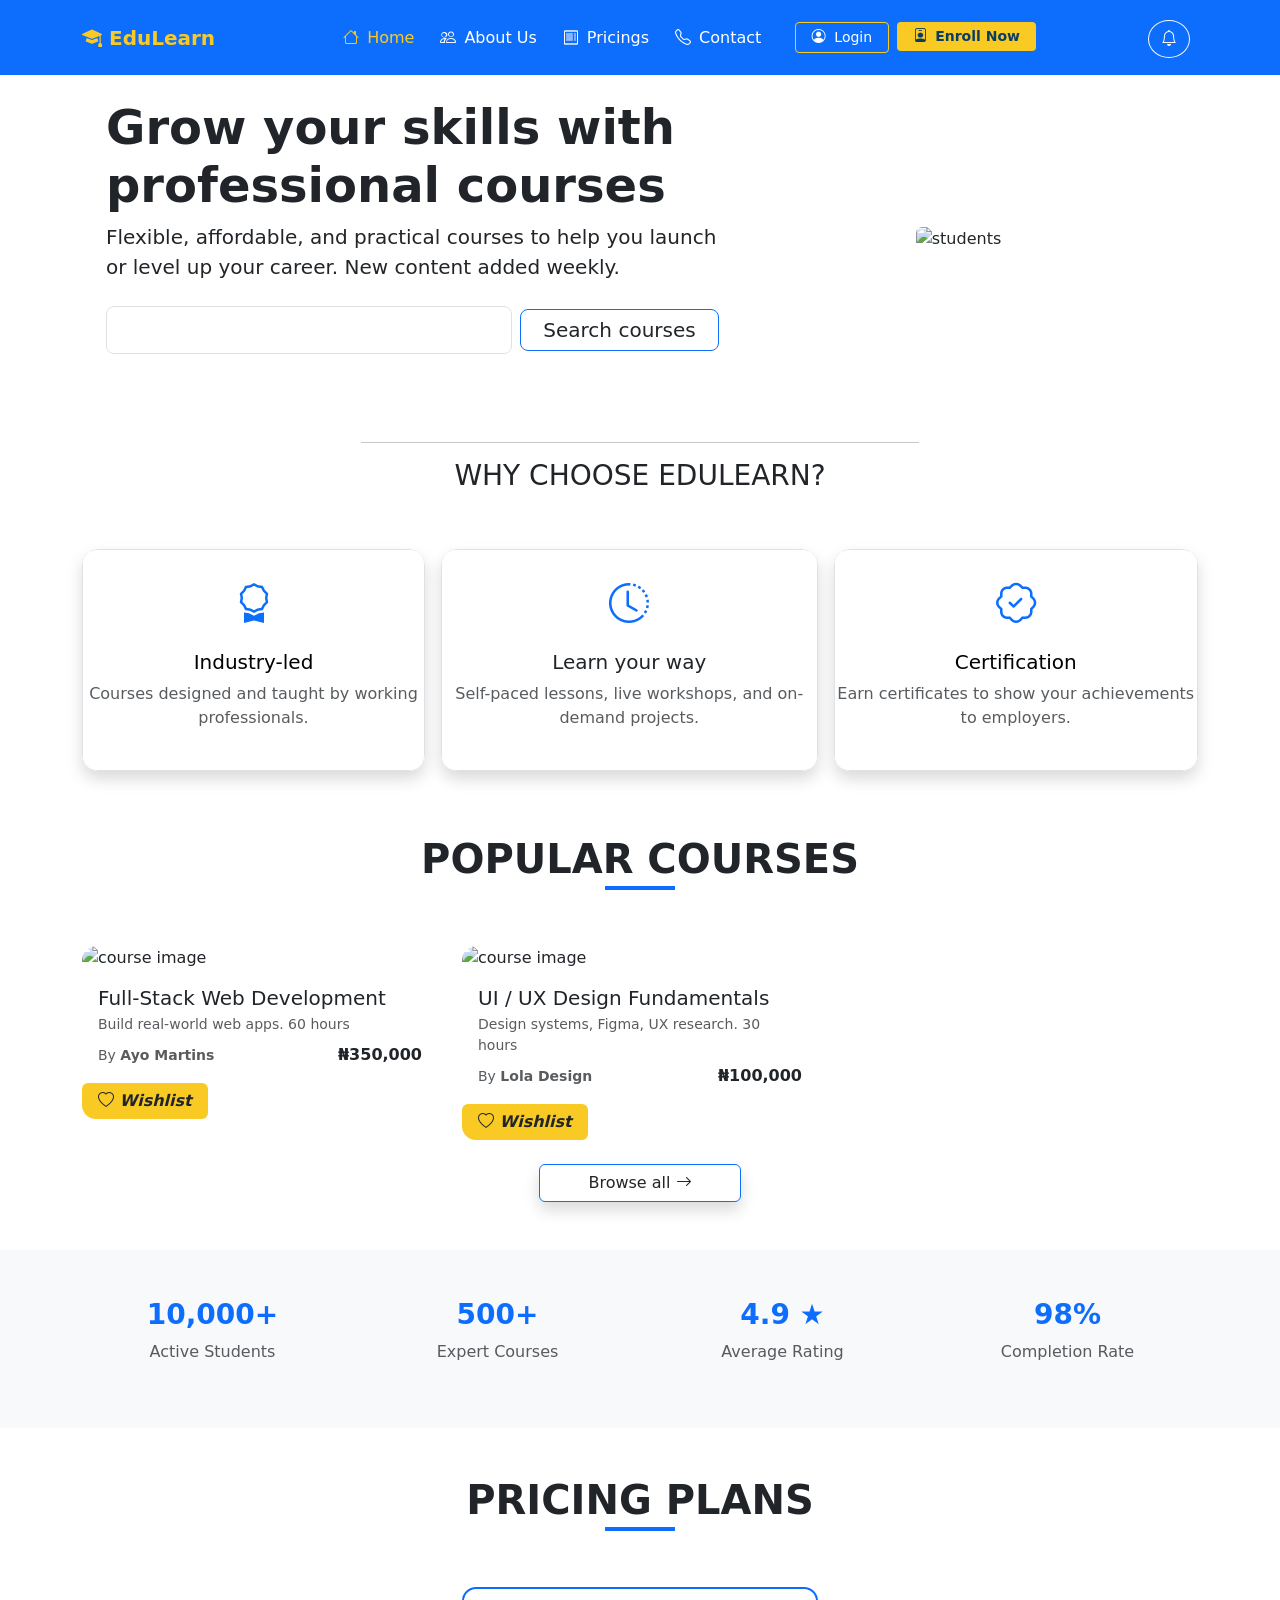
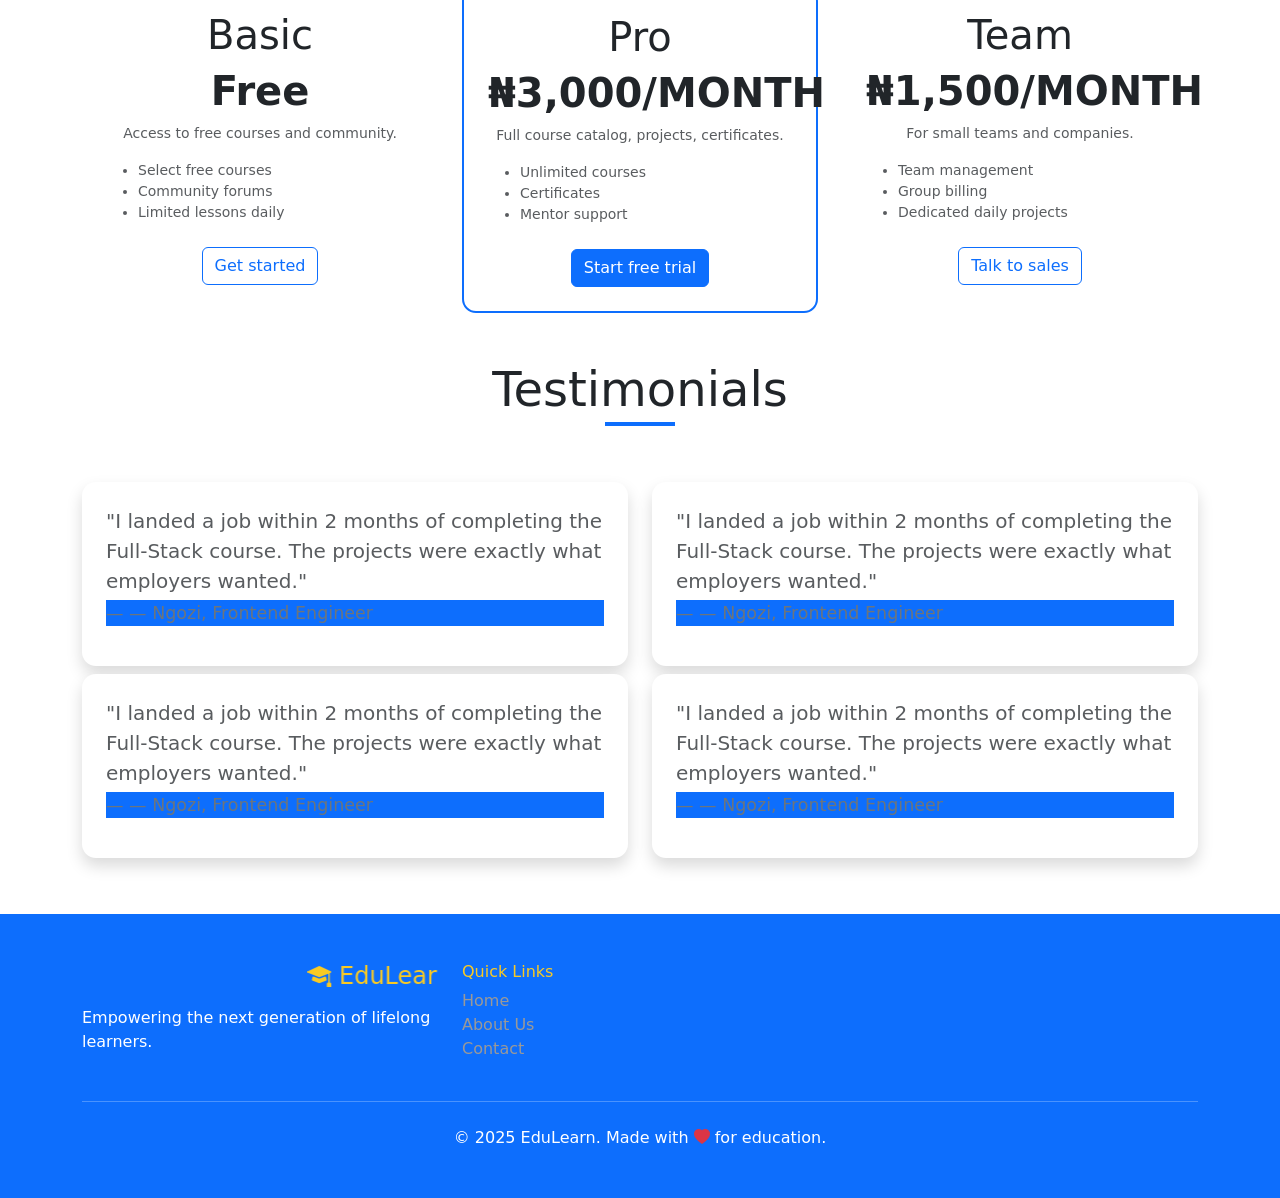
==== index.htm @ 247d73dd "darkmode removed" ====
<!DOCTYPE html>
<html lang="en">
<head>
    <meta charset="UTF-8">
    <meta name="viewport" content="width=device-width, initial-scale=1.0">
    <title>EduLearn</title>
    <!-- stylesheet css -->
    <link rel="stylesheet" href="css/style.css">
   <!-- Bootstrap css -->
    <link href="https://cdn.jsdelivr.net/npm/bootstrap@5.3.3/dist/css/bootstrap.min.css" rel="stylesheet">
    <!-- Bootstrap Icons -->
      <link rel="stylesheet" href="https://cdn.jsdelivr.net/npm/bootstrap-icons/font/bootstrap-icons.css">
      <!-- Animations Data -->
      <link rel="stylesheet" href="https://unpkg.com/aos@next/dist/aos.css" />
</head>
<body id="general">
  <!-- Navbar -->
  <nav class="navbar navbar-expand-lg navbar-dark sticky-top" id="nav">

    <div class="container">

        <!-- Toggle -->
        <button class="navbar-toggler"
                type="button"
                data-bs-toggle="collapse"
                data-bs-target="#eduNavbar">

            <span class="navbar-toggler-icon"></span>

        </button>

        <!-- Logo -->
        <a class="navbar-brand" href="index.htm">
        <span class="logo-icon"><i class="bi bi-mortarboard-fill"></i></span> 
        <span class="logo-text"> EduLearn</span>
      </a>

        <!-- Right Icons -->
        <div class="d-flex align-items-center gap-5 order-lg-3">

      <!-- Darkmode Button -->
       <!-- <div id="darkModeToggle" class="mx-lg-auto">
        <span class="ball"><i class="bi bi-stop-fill text-light ms-1" id="ball"></i></span>
        <span id="on" class="text-light on">on</span>
        <span id="off" class="text-light off">off</span>
      </div> -->

       <!-- Notification -->
            <div class="dropdown text-white" id="btn-bell">

                <button
                    item class="btn btn-outline-light position-relative rounded-circle"
                    type="button"
                    data-bs-toggle="dropdown" id="notifications">

                    <i class="bi bi-bell"></i><span id="notification-badge" class="badge bg-danger rounder-pill "></span>

                </button>

                <!-- Dropdown -->
                <div class="dropdown-menu dropdown-menu-end notification-menu">
                    ...
                </div>

            </div>

        </div>

        <!-- Menu -->
        <div class="collapse navbar-collapse mt-3 mt-lg-0" id="eduNavbar">

            <ul class="navbar-nav mx-auto">

              <li class="nav-item">
          <a class="nav-link" id="active" href="index.htm"><i class="bi bi-house me-2"></i>Home</a>
        </li>

        <!-- COURSES DROPDOWN -->
        <!-- <li class="nav-item dropdown">
          <a class="nav-link dropdown-toggle" href="#" role="button" data-bs-toggle="dropdown">
            Courses
          </a>
          <ul class="dropdown-menu">
            <li><a class="dropdown-item" href="#">Web Development</a></li>
            <li><a class="dropdown-item" href="#">Data Science</a></li>
            <li><a class="dropdown-item" href="#">Graphic Design</a></li>
            <li><a class="dropdown-item" href="#">Business & Management</a></li>
          </ul>
        </li>
      -->
      <li class="nav-item">
        <a class="nav-link" href="about us.htm"><i class="bi bi-people me-2"></i>About Us</a>
      </li>
      
      <li class="nav-item">
        <a class="nav-link" href="pricings.htm"><i class="bi bi-receipt me-2"></i>Pricings</a>
      </li>
      
      <li class="nav-item">
        <a class="nav-link" href="contact.htm"><i class="bi bi-telephone me-2"></i>Contact</a>
      </li>
      
      <!-- SEARCH -->
      <!-- <li class="nav-item ms-lg-3">
        <form class="d-flex search-box">
          <input class="form-control form-control-sm" type="search" placeholder="Search courses">
        </form>
      </li> -->
      
      <!-- BUTTONS -->
      <li class="nav-item ms-lg-3 mt-2 mt-lg-1">
        <a href="login.htm" id="btn-login" class="btn btn-login btn-sm px-3" href="login.htm"><i class="bi bi-person-circle me-2"></i>Login</a>
      </li>
      
      <li class="nav-item ms-lg-2 mt-2 mt-lg-1">
        <a id="btn-enroll" class="btn btn-enroll btn-sm px-3" href="signup.htm"><i class="bi bi-person-badge me-2"></i>Enroll Now</a>
      </li>

            </ul>

        </div>

    </div>

</nav>
  <!-- Navbar ends here -->

  <!-- ScrollTo Button -->
   <span>
     <i class="bi bi-arrow-up-circle-fill fs-4 totop" id="totop"></i>
   </span>
  <!-- ScrollTo button ends here -->

   <!-- Hero section -->
  <header class="container" data-aos="fade-down" data-aos-delay="500">
      <div class="hero card-blob p-4">
        <div class="row align-items-center pb-5"> 
          <div class="col-md-7" data-aos="fade-right" data-aos-delay="500">
            <h1 class="display-5 fw-bold">Grow your skills with professional courses</h1>
            <p class="lead">Flexible, affordable, and practical courses to help you launch or level up your career. New content added weekly.</p>

            <form class="row g-2 align-items-center mt-2">
              <div class="col-sm-8">
                <input class="form-control form-control-lg" role="search">
              </div>
              <div class="col-sm-4 d-grid">
                <button class="btn btn-lg" role="search" id="search">Search courses</button>
              </div>
            </form>
          </div>

          <div class="col-md-5 text-center" data-aos="fade-left" data-aos-delay="500">
            <img src="https://images.unsplash.com/photo-1522202176988-66273c2fd55f?q=80&w=800&auto=format&fit=crop&ixlib=rb-4.0.3&s=placeholder" alt="students" class="img-fluid rounded mt-4">
          </div>
        </div>
      </div>
      <hr class="w-50 mx-auto">
    </header>
<!-- Hero section ends here -->

 <!-- FEATURES -->
      <section class="text-center mb-5" data-aos="fade-up" data-aos-delay="500">
        <div data-aos="fade-up" data-aos-delay="500"><h3 class="pb-5 text-uppercase" data-aos="fade-up" data-aos-delay="500">Why Choose EduLearn?</h3></div>
        <div class="d-md-flex gap-3 container">
        <div class="border shadow rounded-4 mb-3" data-aos="fade-down" data-aos-delay="500">
          <div class="py-4 bg-white card-blob h-100 ">
            <i class="bi bi-award fs-1 text-primary"></i>
            <h5 class="mt-3 text-black">Industry-led</h5>
            <p class="text-muted">Courses designed and taught by working professionals.</p>
          </div>
        </div>
        <div class="border shadow rounded-4 mb-3" data-aos="fade-up" data-aos-delay="500">
          <div class="py-4 bg-white card-blob h-100">
            <i class="bi bi-clock-history fs-1 text-primary"></i>
            <h5 class="mt-3 text-dark">Learn your way</h5>
            <p class="text-muted">Self-paced lessons, live workshops, and on-demand projects.</p>
          </div>
        </div>
        <div class="border shadow rounded-4 mb-3" data-aos="fade-down" data-aos-delay="500">
          <div class="py-4 bg-white card-blob h-100">
            <i class="bi bi-patch-check fs-1 text-primary"></i>
            <h5 class="mt-3 text-black">Certification</h5>
            <p class="text-muted">Earn certificates to show your achievements to employers.</p>
          </div>
        </div>
        </div>
      </section>
  <!-- Features ends here -->

  <!-- COURSES GRID -->
  <section id="courses" class="mb-5 container" data-aos="fade-up" data-aos-delay="500">
        <h4 class="pb-5 text-center text-uppercase fw-semibold display-6" data-aos="fade-up" data-aos-delay="500">Popular courses</h4>
        <div class="row g-4">
          <!-- course card 1 -->
          <div class="col-sm-6 col-lg-4" id="boxy" data-aos="zoom-in" data-aos-delay="500">
            <div class="bg-white card-blob overflow-hidden course-card">
              <img src="https://images.unsplash.com/photo-1522071820081-009f0129c71c?q=80&w=1200&auto=format&fit=crop&ixlib=rb-4.0.3&s=placeholder" alt="course image" class="w-100">
              <div class="p-3">
                <h5 class="mb-1 text-dark">Full-Stack Web Development</h5>
                <p class="small text-muted mb-2">Build real-world web apps. 60 hours</p>
                <div class="d-flex justify-content-between align-items-center">
                  <div>
                    <small class="text-muted">By <span class="fw-semibold">Ayo Martins</span></small>
                  </div>
                  <div class="fw-bold text-dark">&#8358;350,000</div>
                </div>
              </div>
              <a href="signup.htm" id="btn-courses" class="btn px-3" ><i class="bi bi-heart"> Wishlist</i></a>
            </div>
          </div>

          <!-- course card 2
          <div class="col-sm-6 col-lg-4" id="boxy" data-aos="zoom-in" data-aos-delay="500">
            <div class="bg-white card-blob overflow-hidden course-card">
              <img src="https://images.unsplash.com/photo-1555066931-4365d14bab8c?q=80&w=1200&auto=format&fit=crop&ixlib=rb-4.0.3&s=placeholder" alt="course image" class="w-100">
              <div class="p-3">
                <h5 class="mb-1 text-dark">Data Science & Machine Learning</h5>
                <p class="small text-muted mb-2">Python, Pandas, sklearn. 48 hours</p>
                <div class="d-flex justify-content-between align-items-center">
                  <div>
                    <small class="text-muted">By <span class="fw-semibold">Dr. Funmi Ade</span></small>
                  </div>
                  <div class="fw-bold text-dark">&#8358;200,000</div>
                </div>
              </div>
              <a href="signup.htm" id="btn-courses" class="btn px-3"><i class="bi bi-heart"> Wishlist</i></a>
            </div>
          </div> -->

          <!-- course card 2 -->
          <div class="col-sm-6 col-lg-4" id="boxy" data-aos="zoom-in" data-aos-delay="500">
            <div class="bg-white card-blob overflow-hidden course-card">
              <img src="https://images.unsplash.com/photo-1498050108023-c5249f4df085?q=80&w=1200&auto=format&fit=crop&ixlib=rb-4.0.3&s=placeholder" alt="course image" id="img" class="w-100">
              <div class="p-3">
                <h5 class="mb-1 text-dark">UI / UX Design Fundamentals</h5>
                <p class="small text-muted mb-2">Design systems, Figma, UX research. 30 hours</p>
                <div class="d-flex justify-content-between align-items-center">
                  <div>
                    <small class="text-muted">By <span class="fw-semibold">Lola Design</span></small>
                  </div>
                  <div class="fw-bold text-dark">&#8358;100,000</div>
                </div>
              </div>
              <a href="signup.htm" id="btn-courses" class="btn px-3" ><i class="bi bi-heart"> Wishlist</i></a>
            </div>
          </div>

        </div>
         <div align="center" id="browse" ><a href="courses.htm" class="text-decoration-none btn mt-4 shadow px-5"  id="more" >Browse all <i class="bi bi-arrow-right"></i></a></div>
      </section>
<!-- courses ends here -->
 
<!-- Stats -->
<section class="py-5 bg-light" data-aos="zoom-in" data-aos-delay="500">
  <div class="container">
    <div class="row text-center">
      <div class="col-md-3">
        <h3 class="fw-bold text-primary">10,000+</h3>
        <p class="text-muted">Active Students</p>
      </div>
      <div class="col-md-3">
        <h3 class="fw-bold text-primary">500+</h3>
        <p class="text-muted">Expert Courses</p>
      </div>
      <div class="col-md-3">
        <h3 class="fw-bold text-primary">4.9 ★</h3>
        <p class="text-muted">Average Rating</p>
      </div>
      <div class="col-md-3">
        <h3 class="fw-bold text-primary">98%</h3>
        <p class="text-muted">Completion Rate</p>
      </div>
    </div>
  </div>
    </section>
<!-- stats ends here -->

<!-- PRICING -->
      <section id="pricing" class="mb-5 container text-center">
        <h4 class="py-5 text-uppercase display-6 fw-semibold">Pricing plans</h4>
        <div class="row g-4 text-dark">
          <div class="col-md-4">
            <div class="p-4 bg-white card-blob text-center">
              <h5 class="display-6">Basic</h5>
              <p class="display-6 fw-bold mb-2">Free</p>
              <p class="small text-muted">Access to free courses and community.</p>
              <ul class=" small text-muted text-start">
                <li>Select free courses</li>
                <li>Community forums</li>
                <li>Limited lessons daily</li>
              </ul>
              <a class="btn btn-outline-primary mt-2" href="signup.htm">Get started</a>
            </div>
          </div>

          <div class="col-md-4">
            <div class="p-4 bg-white card-blob text-center border border-2 border-primary">
              <h5 class="display-6">Pro</h5>
              <p class="display-6 fw-bold mb-2 text-uppercase">&#8358;3,000/Month</p>
              <p class="small text-muted">Full course catalog, projects, certificates.</p>
              <ul class=" small text-muted text-start">
                <li>Unlimited courses</li>
                <li>Certificates</li>
                <li>Mentor support</li>
              </ul>
              <a class="btn btn-primary mt-2" href="login.htm">Start free trial</a>
            </div>
          </div>

          <div class="col-md-4">
            <div class="p-4 bg-white card-blob text-center">
              <h5 class="display-6">Team</h5>
              <p class="display-6 small fw-bold mb-2 text-uppercase">&#8358;1,500/Month</p>
              <p class="small text-muted">For small teams and companies.</p>
              <ul class=" small text-muted text-start">
                <li>Team management</li>
                <li>Group billing</li>
                <li>Dedicated daily projects</li>
              </ul>
              <a class="btn btn-outline-primary mt-2" href="login.htm">Talk to sales</a>
            </div>
          </div>
        </div>
      </section>

<!-- TESTIMONIALS -->
      <section class="my-5 container" id="testimonials">
        <div class="row">
          <div class="text-center mb-5"><h5 class="display-5">Testimonials</h5></div>
          <div class="col-md-6 mb-2">
            <div class="bg-white p-4 card-blob shadow">
              <blockquote class="blockquote text-muted">"I landed a job within 2 months of completing the Full-Stack course. The projects were exactly what employers wanted." <footer class="blockquote-footer mt-1">— Ngozi, Frontend Engineer</footer></blockquote>
            </div>
          </div>
          <div class="col-md-6 mb-2">
            <div class="bg-white p-4 card-blob shadow">
              <blockquote class="blockquote text-muted">"I landed a job within 2 months of completing the Full-Stack course. The projects were exactly what employers wanted." <footer class="blockquote-footer mt-1">— Ngozi, Frontend Engineer</footer></blockquote>
            </div>
          </div>
          <div class="col-md-6 mb-2">
            <div class="bg-white p-4 card-blob shadow">
              <blockquote class="blockquote text-muted">"I landed a job within 2 months of completing the Full-Stack course. The projects were exactly what employers wanted." <footer class="blockquote-footer mt-1">— Ngozi, Frontend Engineer</footer></blockquote>
            </div>
          </div>
          <div class="col-md-6 mb-2">
            <div class="bg-white p-4 card-blob shadow">
              <blockquote class="blockquote text-muted">"I landed a job within 2 months of completing the Full-Stack course. The projects were exactly what employers wanted." <footer class="blockquote-footer mt-1">— Ngozi, Frontend Engineer</footer></blockquote>
            </div>
          </div>
        </div>
      </section>

    <!-- Footer -->
<footer class="text-white mt-5 py-5" id="footItem">
  <div class="container">
    <div class="row">
      <div class="col-lg-4">
        <marquee behavior="roll" direction="left"><h4><i class="bi bi-mortarboard-fill"></i> EduLearn</h4></marquee>
        <p>Empowering the next generation of lifelong learners.</p>
      </div>
      <div class="col-lg-8">
        <div class="row">
          <div class="col-6 col-md-3">
            <h6>Quick Links</h6>
            <ul class="list-unstyled">
              <li id="links"><a href="#" class="footer-link text-decoration-none">Home</a></li>
              <li id="links"><a href="about us.htm" class="footer-link text-decoration-none">About Us</a></li>
              <li id="links"><a href="contact.htm" class="footer-link text-decoration-none">Contact</a></li>
            </ul>
          </div>
        <!-- More columns... -->
        </div>
      </div>
    </div>
    <hr class="my-4">
    <div class="text-center">
      &copy; 2025 EduLearn. Made with <i class="bi bi-heart-fill text-danger"></i> for education.
    </div>
  </div>
</footer>
<!-- Footer ends here -->

<!-- Bootstrap JS -->
  <script src="https://cdn.jsdelivr.net/npm/bootstrap@5.3.8/dist/js/bootstrap.bundle.min.js"></script>
   <!-- Javascript -->
     <script src="js/main.js"></script>
  <!-- Animations Js -->
  <script src="https://unpkg.com/aos@next/dist/aos.js"></script>
  <script>
    AOS.init();
  </script>

</body>
</html>
---- css/style.css ----
/* Default */
*{ margin: 0; padding: 0; scroll-behavior: smooth;}
/* --- Custom styles --- */
:root{
    --primary: #0d6efd;
    --muted: #6c757d;
    --card-radius: 14px;
    --secondary: #0a3d62;
    --other: #f9ca24;
}

/*Navbar*/

.navbar{
    background-color: var(--primary)
}

#notification-badge{
    position: absolute;
    top: 6px;
    right: 4px;
    font-size: 0.65rem;
    padding: 0.25em 0.45em;
}

#btn-bell{
    font-size: 1.8rem;
    color: white;
    background: transparent;
    position: relative;
    padding: 0.5rem;
}

.navbar-brand {
    font-size: 24px;
    font-weight: bold;
    color: #f9ca24 !important;
}

.board{
    border-bottom: 1px solid white;
}

.foot{
    border-top: 1px solid white;
    background: var(--secondary);
}

.nav-link {
    color: white !important;
    font-weight: 500;
    margin-right: 10px;
}

.nav-link:hover {
    color: #f9ca24 !important;
}

#search{
  border: 1px solid var(--primary); 
}
#search:hover{
  background: var(--primary); color: white !important;
}
.dark{
    background-color: #3b82f6 !important;
    height: 3rem !important;
}
/* .darkened{
    background-color: #3b82f6 !important;
    color: white !important;
} */
.dark:hover{
    background-color: #0a3d62 !important;
    color: white !important;
    border: 1px solid #3b82f6 !important;
}

/* .dropdown-menu {
      border-radius: 0;
      border: 0;
      box-shadow: 0 5px 15px rgba(0,0,0,0.2);
    } */

.search-box {
    max-width: 250px;
}

#btn-enroll{
    background: #f9ca24;
    color: #0a3d62;
    font-weight: bold;
    border: none;
}

#btn-enroll:hover {
    background: white;
    color: #0a3d62;
}

#btn-login {
    border: 1px solid #f9ca24;
    color: white;
}

#btn-login:hover {
    background: #f9ca24;
    color: #0a3d62;
}
#active{ color: #f9ca24 !important;}

/*Navbar ends here*/

/* Courses grid */
.course-card img{ height:160px; object-fit:cover; border-top-left-radius: var(--card-radius); border-top-right-radius: var(--card-radius); }

#browse a{ border: var(--primary) 1px solid;}

#browse a:hover{ background: var(--primary); color: white;}

#courses h4::after{ content: ''; background: var(--primary); display: block; width: 70px; margin: auto; height: 4px; margin-top: 3px;}

#pricing h4::after{ content: ''; background: var(--primary); display: block; width: 70px; margin: auto; height: 4px; margin-top: 3px;}

#testimonials h5::after{ content: ''; background: var(--primary); display: block; width: 70px; margin: auto; height: 4px; margin-top: 3px;}

#btn-courses{
    background: #f9ca24;
    color: dark;
    font-weight: bold;
    border: none;
}

#btn-courses:hover {
    color: #0a3d62 !important;
}
      
/* Testimonials */
.card-blob{ border-radius: var(--card-radius);}

/* Index */
@media (min-width:576px),(max-width:992px){
    #search{ padding: 5px; }
    .hero{ padding: 5rem; }

}

@media (max-width: 768px){
    .navbar{
        justify-content: flex-start;
        gap: 1.5rem;
        padding: 0 1rem;
    }

    .right-area{
        margin-right: auto;
    }
}

/* Scrollto */
.totop{
    position: fixed;
    bottom: 30px;
    right: 30px;
    /* background: #0a3d62; */
    /* border: 1px solid white; */
    color: var(--other);
    cursor: pointer;
    padding: 2px;
    opacity: 0;
    transition: 0.6s;
    z-index: 5;
}
.totop:hover{ transform: scale(1.3)}
.active{
    opacity: 1;
}
.totop.sharp{ color: var(--primary); font-size: large;}

/* Mode */
.change{
    background-color: var(--secondary);
    color: white;
}

/* darkModeToggle */
#darkModeToggle{ background-color: var(--secondary);  height: 25px; width: 50px; border-radius: 100px; position: relative;}

.ball{background: #f9ca24; position:  absolute;  left: 0; top: 0; border-radius: 100px; transform: scale(0.9); transition: 1s ease; height: 25px; width: 25px; cursor: pointer;}
.on{position: absolute; left: 5px; bottom: 4px; font-size: small; opacity: 0; cursor: pointer;}
.off{position: absolute; right: 7px; bottom: 4px; font-size: small; opacity: 1; cursor: pointer;}
.active{
    opacity: 1;
}
.inactive{
    opacity: 0;
}

#darkModeToggle.night .ball{
        left: 26px;
}

#darkModeToggle.night{
        background: var(--primary);
        transition: 1.4s ease;
}

/* Hero Section */
.Hero-section{ color: white; font-size: 30px;}

/* Footer */
footer{ background: var(--primary);}
footer h4:first-child, footer h6{ color: #f9ca24;}
.footer-link{ color: hsl(0, 0%, 60%);}
.footer-link:hover{ color: white;}
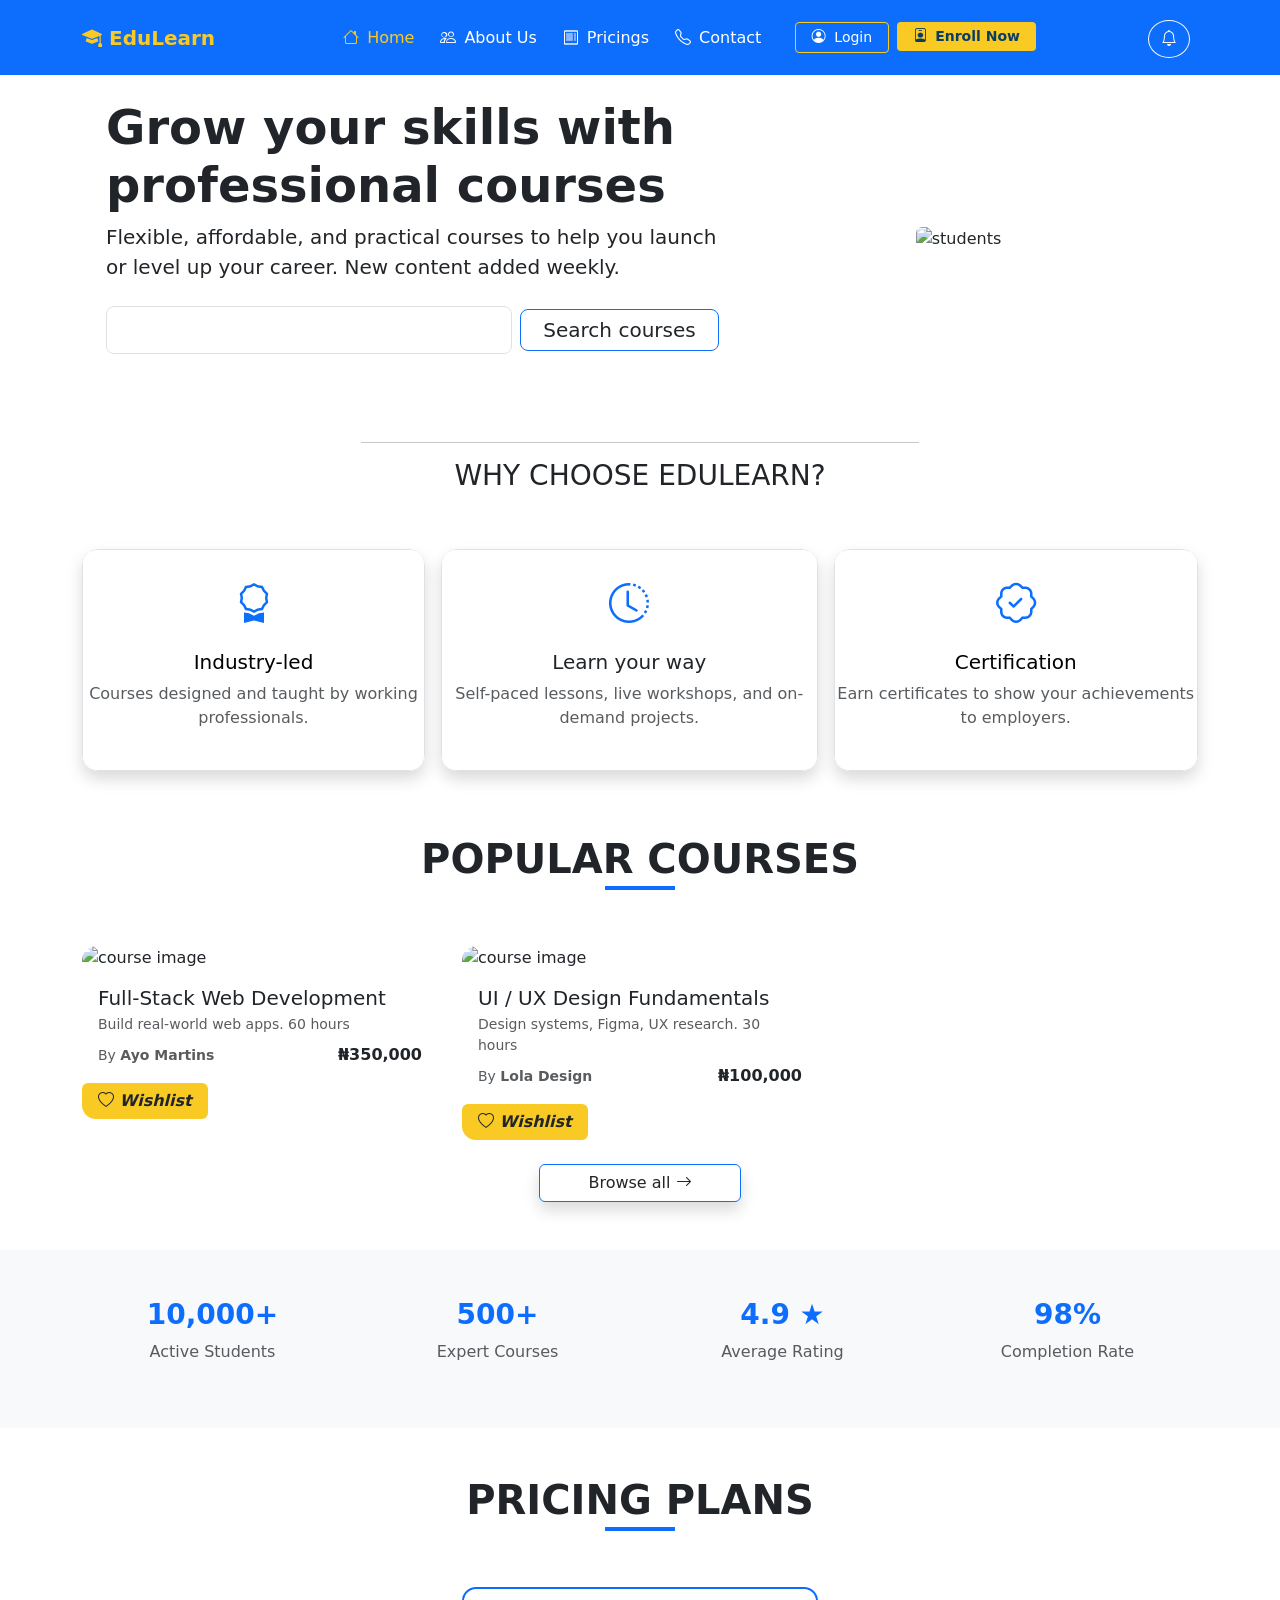
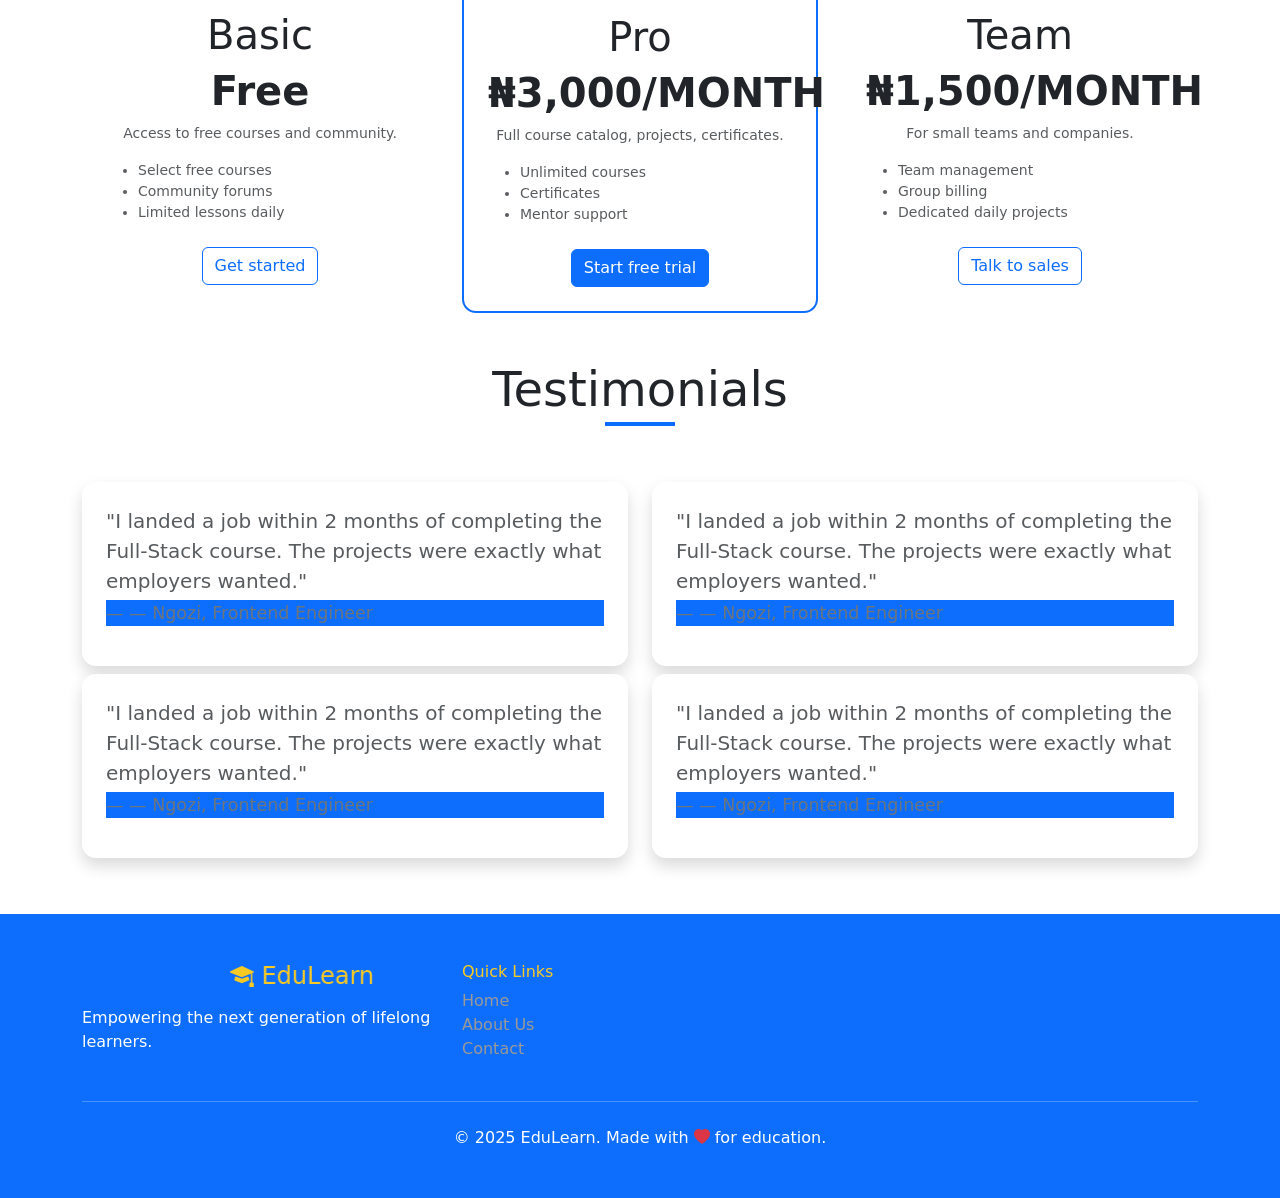
==== commit aebf7d37: "fix" ====
--- a/index.htm
+++ b/index.htm
@@ -383,7 +383,7 @@
 <!-- Bootstrap JS -->
   <script src="https://cdn.jsdelivr.net/npm/bootstrap@5.3.8/dist/js/bootstrap.bundle.min.js"></script>
    <!-- Javascript -->
-     <script src="js/main.js"></script>
+     <script src="js/ui.js"></script>
   <!-- Animations Js -->
   <script src="https://unpkg.com/aos@next/dist/aos.js"></script>
   <script>
--- a/css/style.css
+++ b/css/style.css
@@ -164,7 +164,7 @@
     right: 30px;
     /* background: #0a3d62; */
     /* border: 1px solid white; */
-    color: var(--other);
+    color: var(--secondary);
     cursor: pointer;
     padding: 2px;
     opacity: 0;
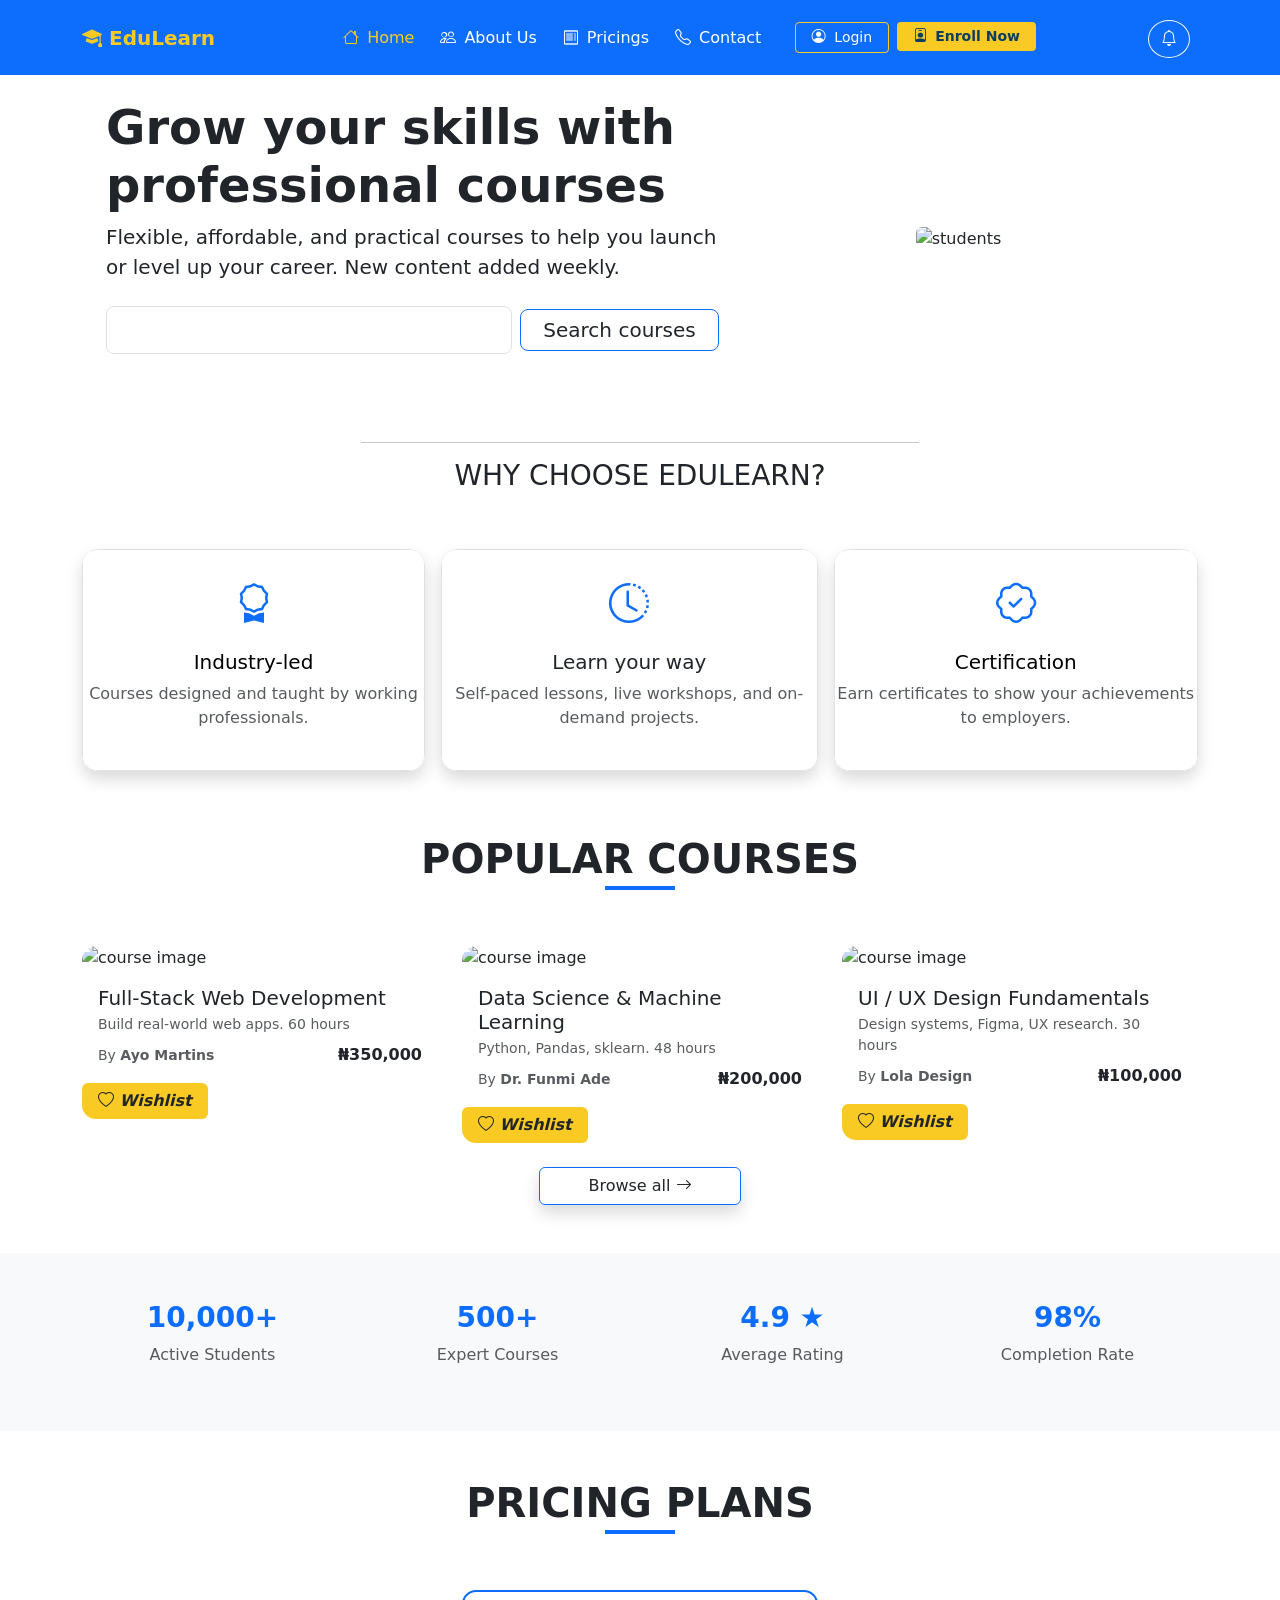
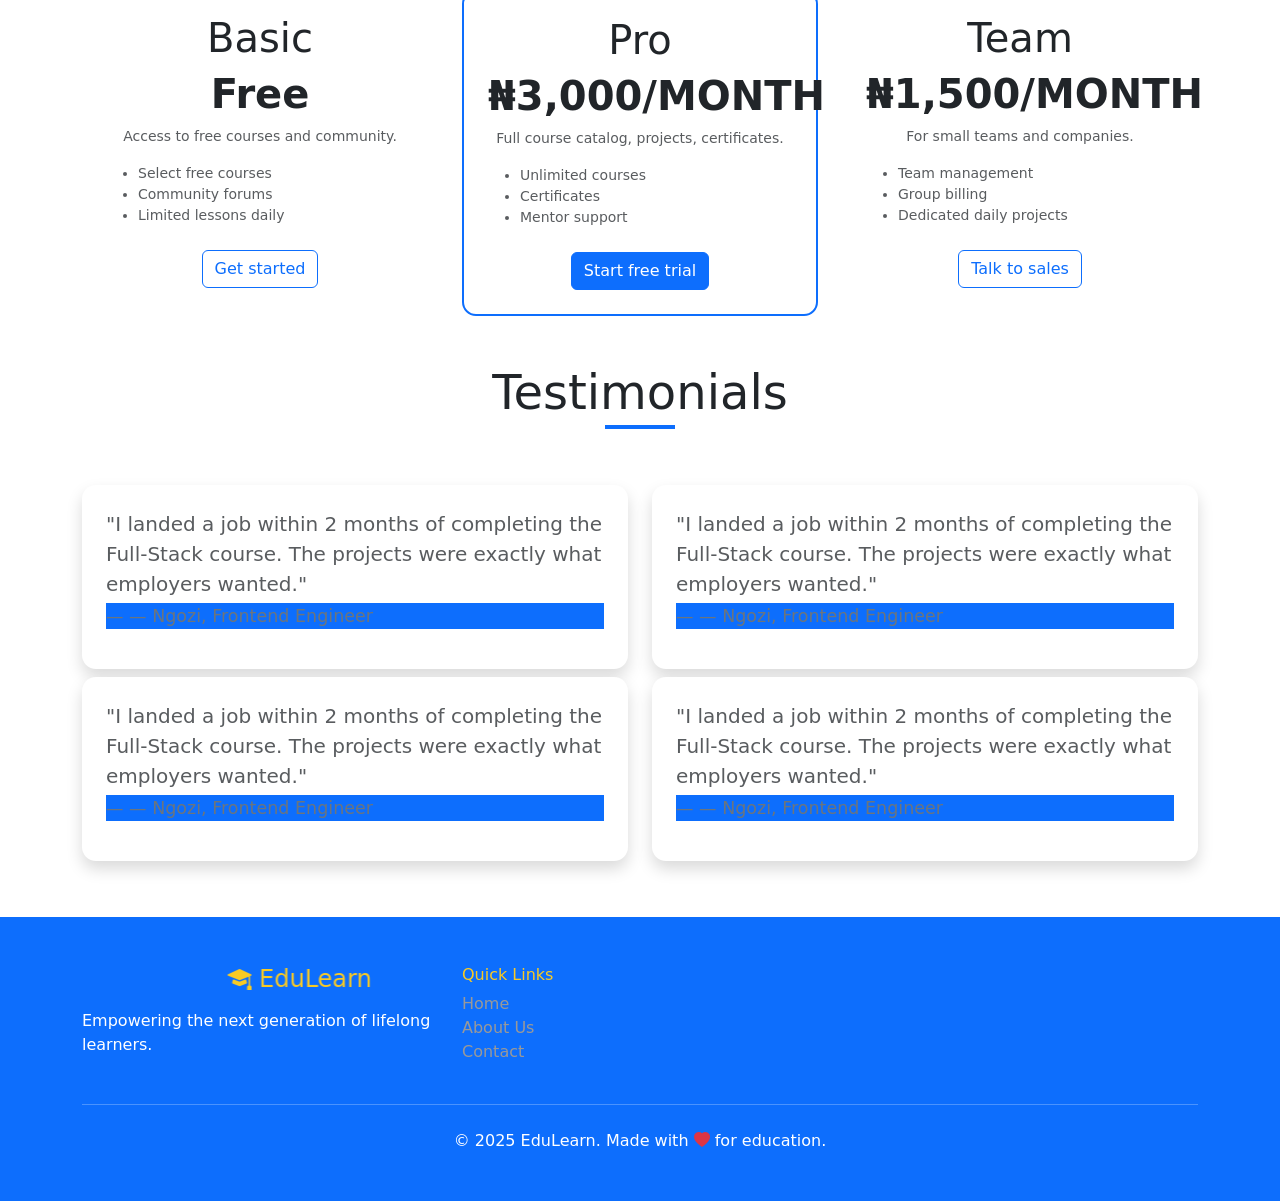
==== commit 9c3d8ff2: "back" ====
--- a/index.htm
+++ b/index.htm
@@ -209,7 +209,7 @@
             </div>
           </div>
 
-          <!-- course card 2
+          <!-- course card 2 -->
           <div class="col-sm-6 col-lg-4" id="boxy" data-aos="zoom-in" data-aos-delay="500">
             <div class="bg-white card-blob overflow-hidden course-card">
               <img src="https://images.unsplash.com/photo-1555066931-4365d14bab8c?q=80&w=1200&auto=format&fit=crop&ixlib=rb-4.0.3&s=placeholder" alt="course image" class="w-100">
@@ -225,9 +225,9 @@
               </div>
               <a href="signup.htm" id="btn-courses" class="btn px-3"><i class="bi bi-heart"> Wishlist</i></a>
             </div>
-          </div> -->
-
-          <!-- course card 2 -->
+          </div> 
+
+          <!-- course card 3 -->
           <div class="col-sm-6 col-lg-4" id="boxy" data-aos="zoom-in" data-aos-delay="500">
             <div class="bg-white card-blob overflow-hidden course-card">
               <img src="https://images.unsplash.com/photo-1498050108023-c5249f4df085?q=80&w=1200&auto=format&fit=crop&ixlib=rb-4.0.3&s=placeholder" alt="course image" id="img" class="w-100">
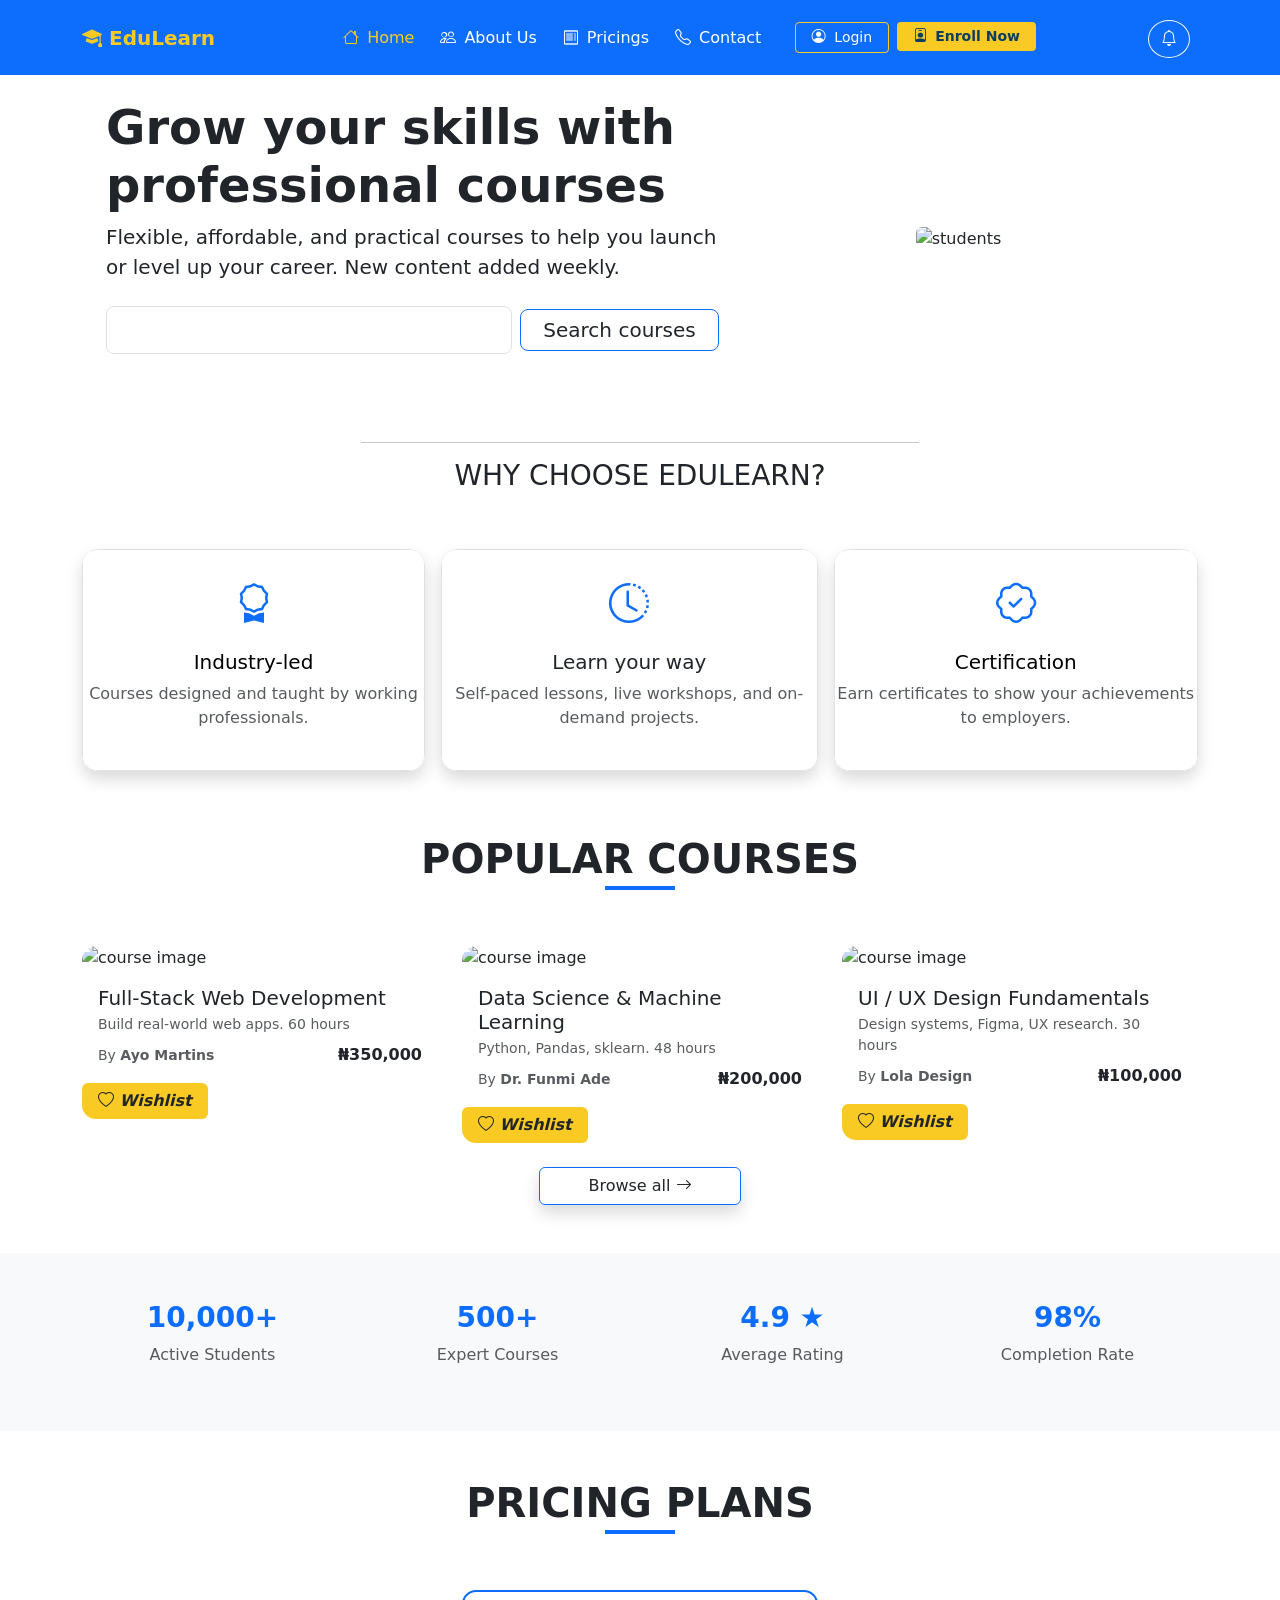
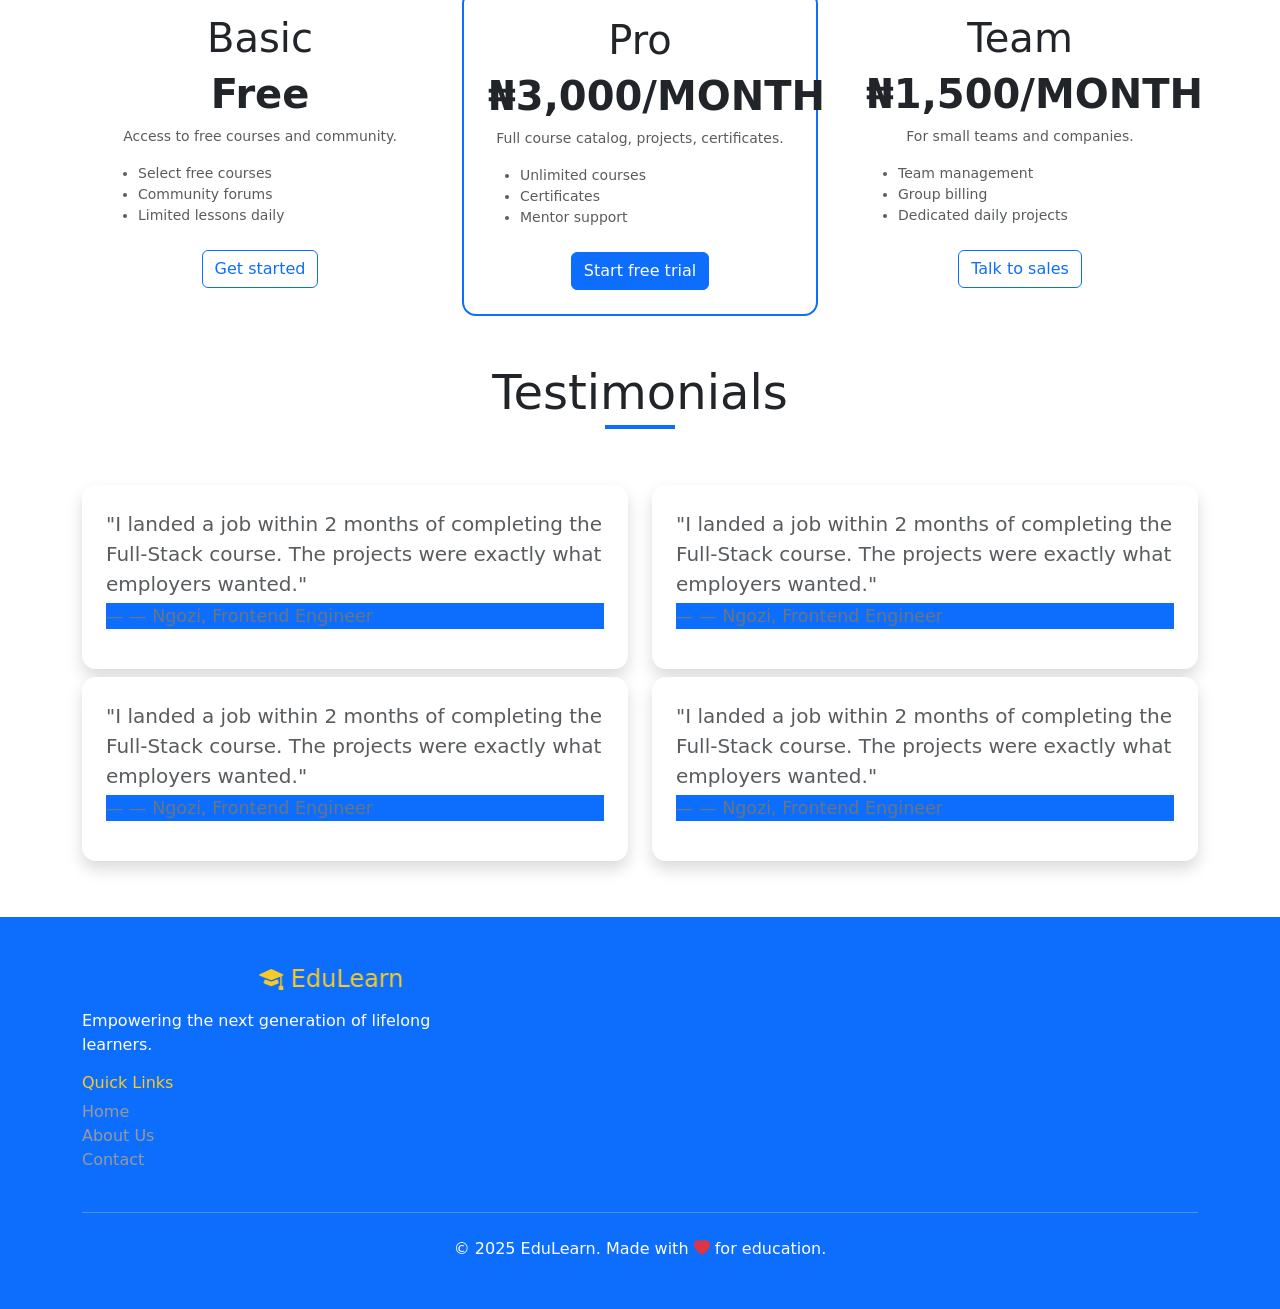
==== commit f9709056: "icon" ====
--- a/index.htm
+++ b/index.htm
@@ -4,6 +4,7 @@
     <meta charset="UTF-8">
     <meta name="viewport" content="width=device-width, initial-scale=1.0">
     <title>EduLearn</title>
+    <link rel="icon" href="favicon.png" type="image/png">
     <!-- stylesheet css -->
     <link rel="stylesheet" href="css/style.css">
    <!-- Bootstrap css -->
@@ -358,7 +359,7 @@
         <marquee behavior="roll" direction="left"><h4><i class="bi bi-mortarboard-fill"></i> EduLearn</h4></marquee>
         <p>Empowering the next generation of lifelong learners.</p>
       </div>
-      <div class="col-lg-8">
+      <div class="col-lg-12">
         <div class="row">
           <div class="col-6 col-md-3">
             <h6>Quick Links</h6>
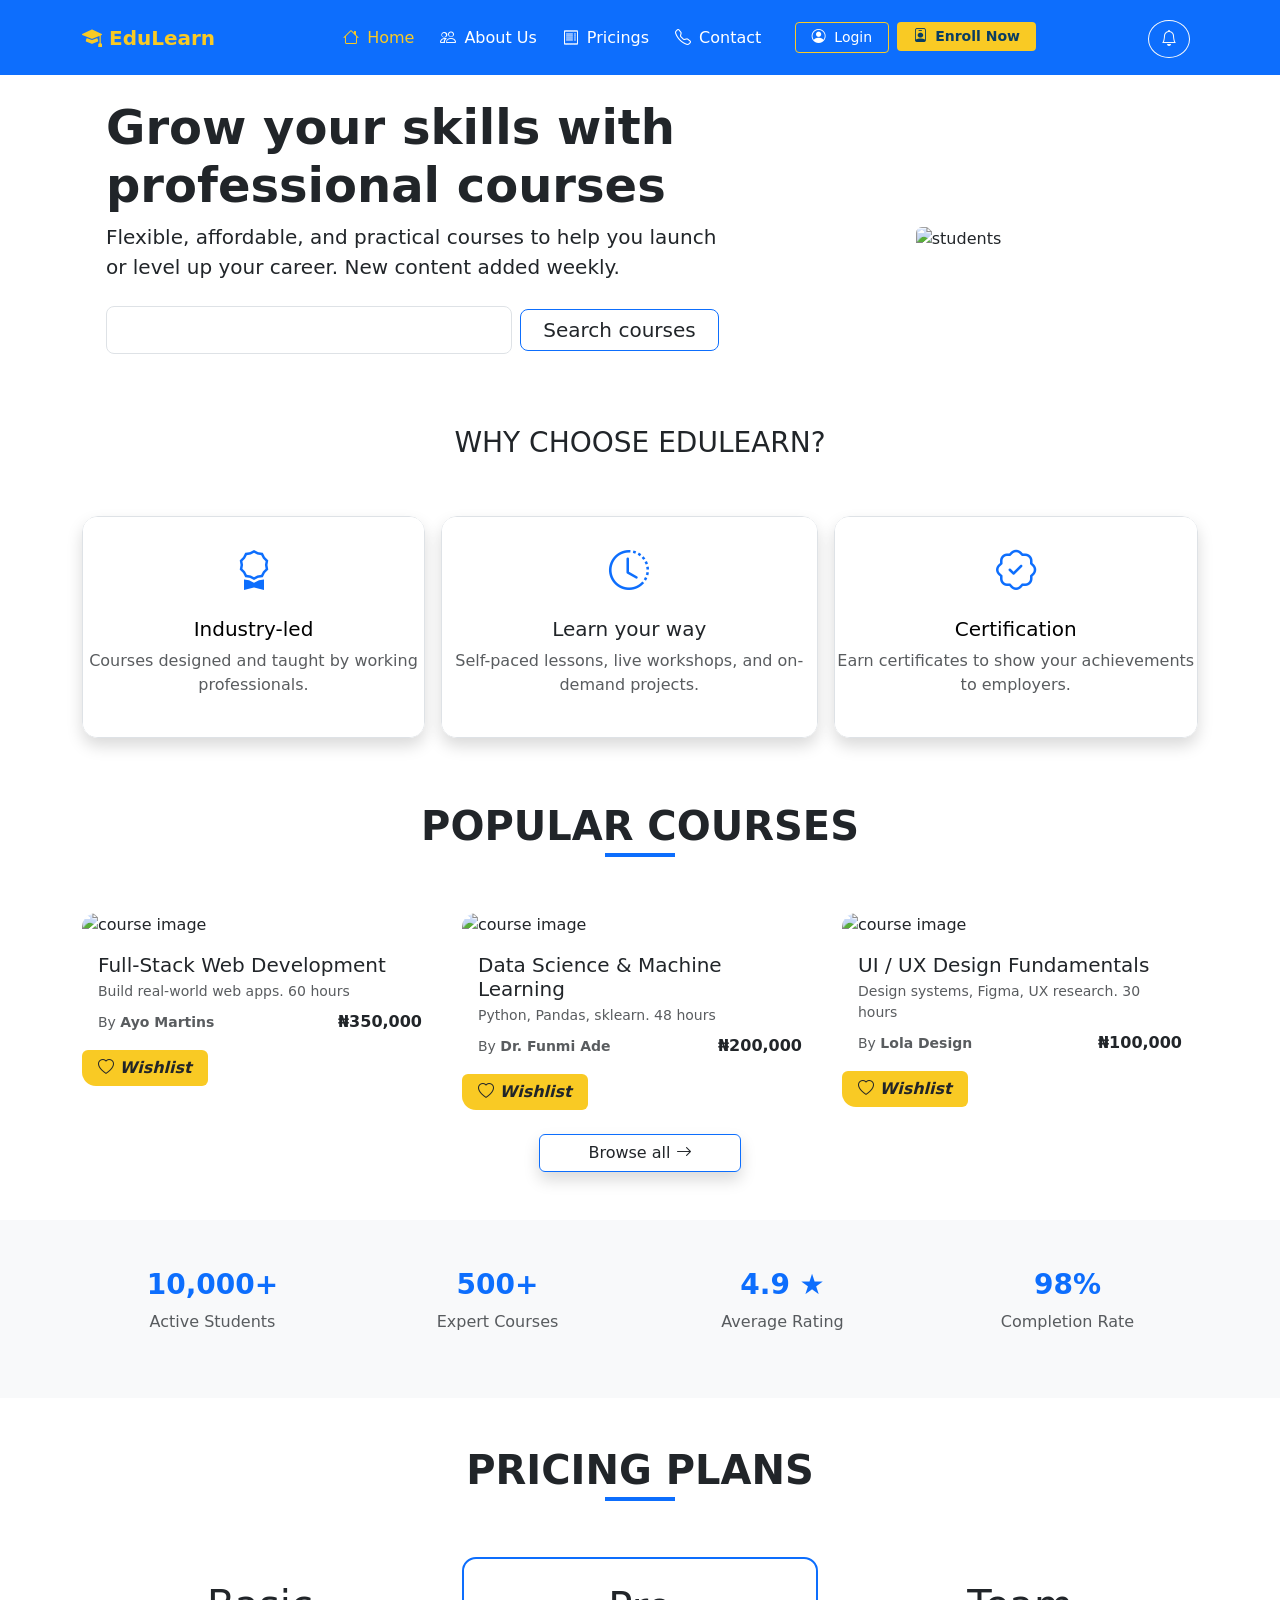
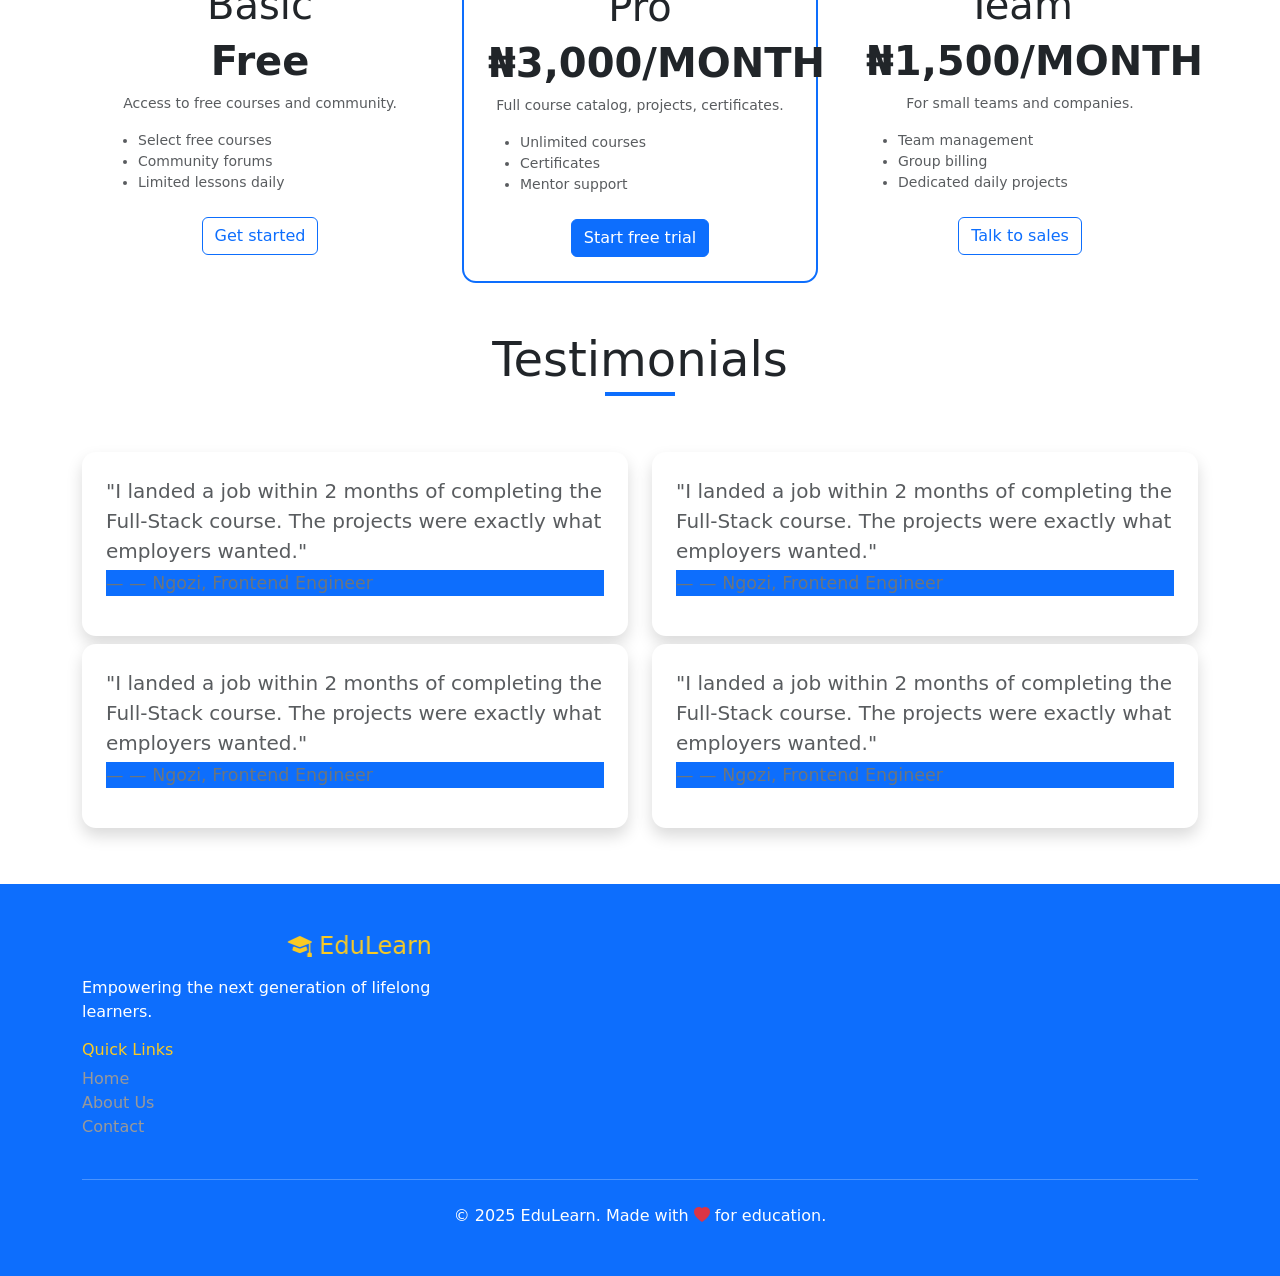
==== commit c2ada9c8: "line" ====
--- a/index.htm
+++ b/index.htm
@@ -155,7 +155,7 @@
           </div>
         </div>
       </div>
-      <hr class="w-50 mx-auto">
+      <!-- <hr class="w-50 mx-auto"> -->
     </header>
 <!-- Hero section ends here -->
 
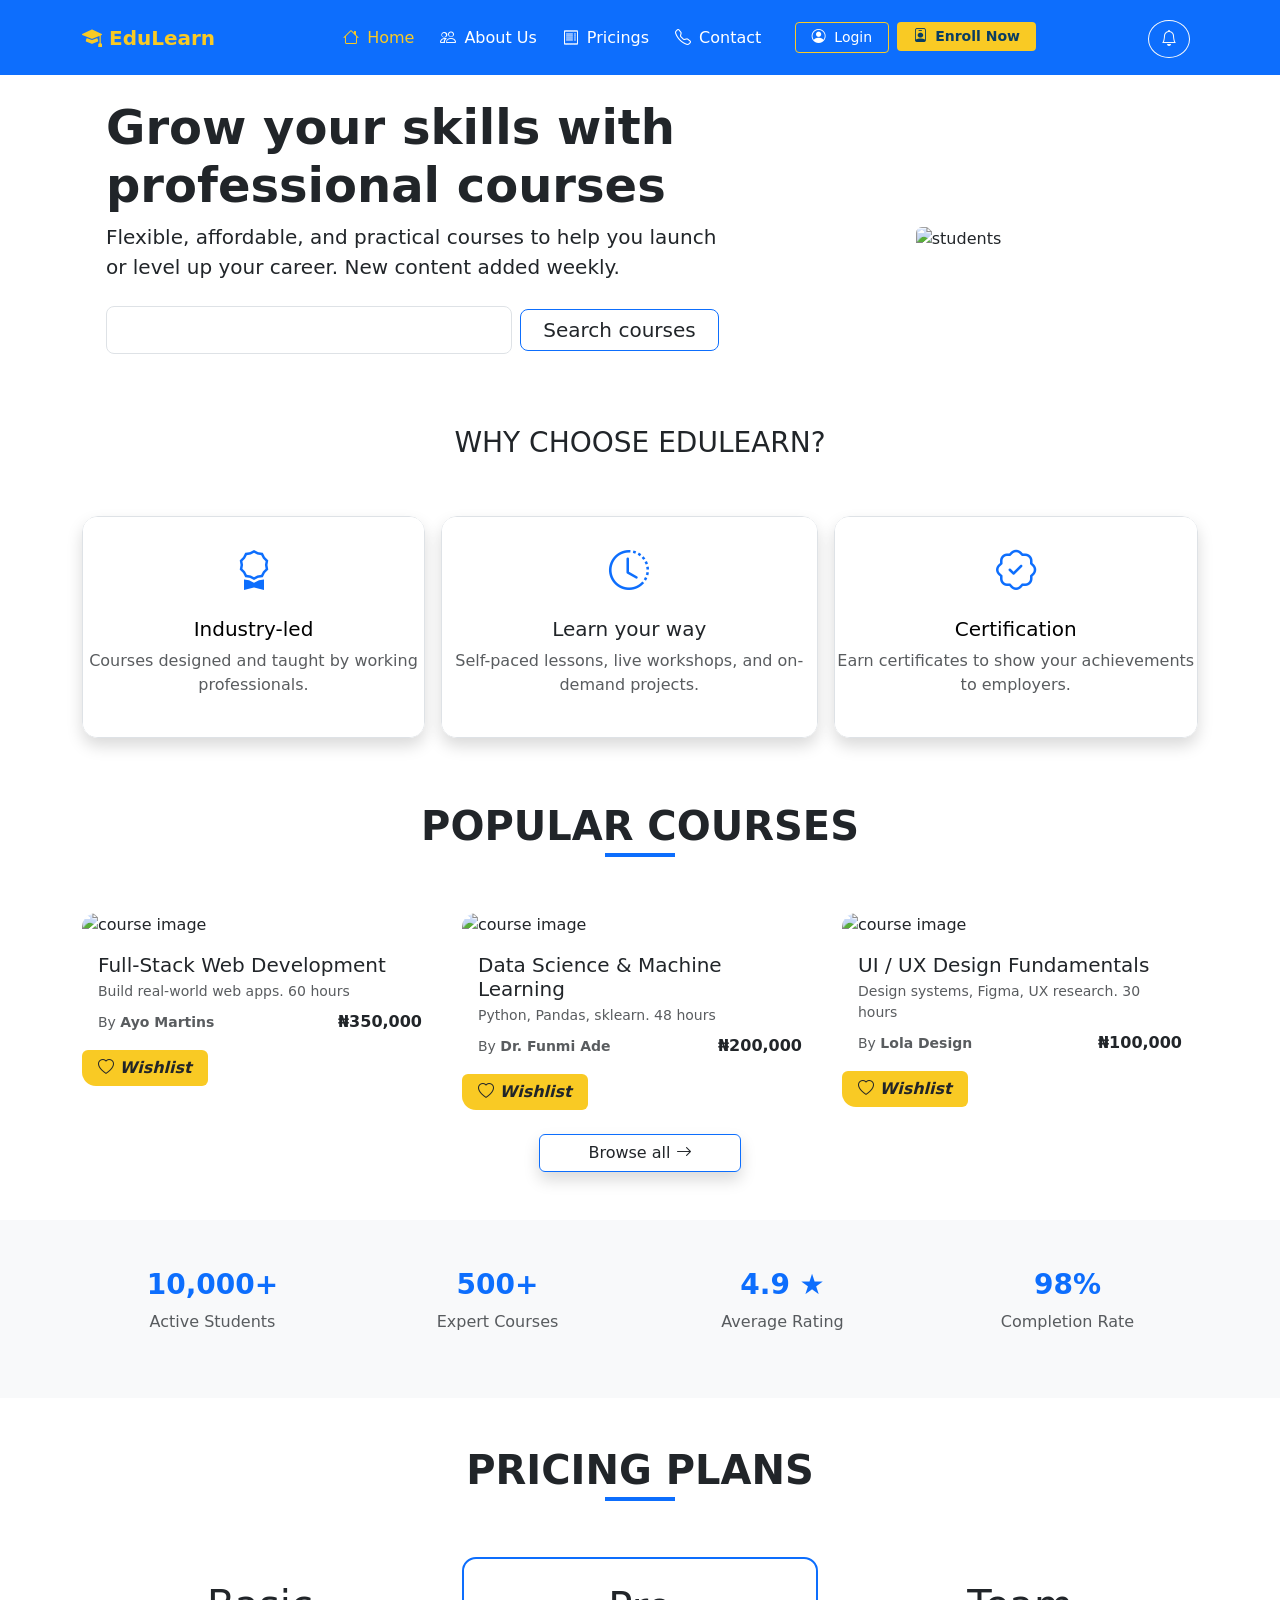
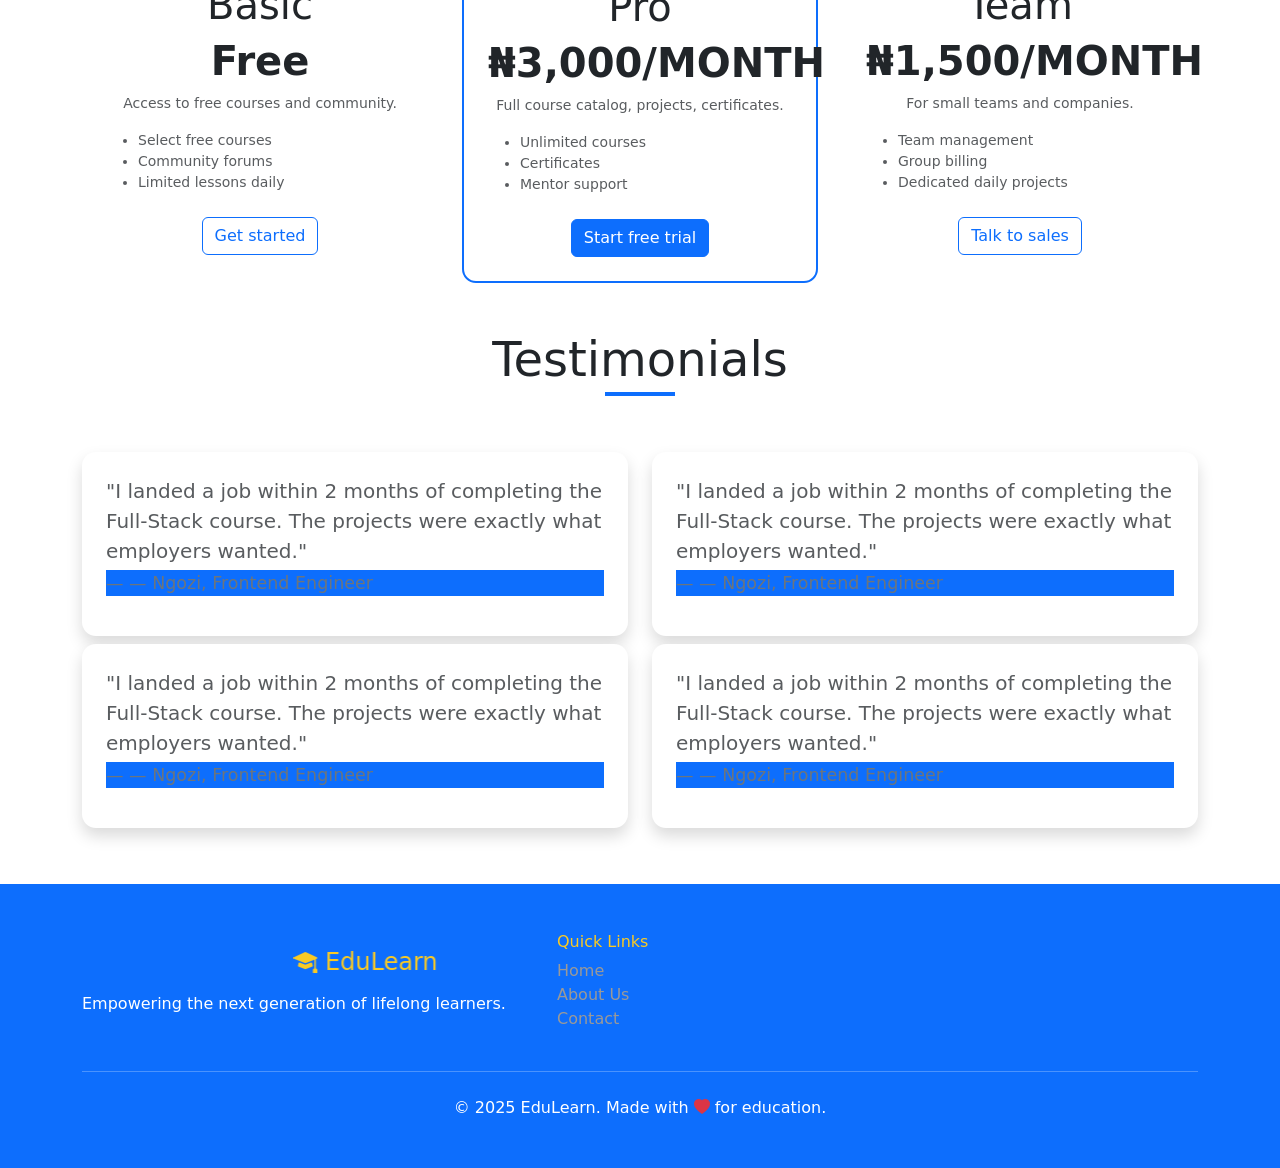
==== commit 13ed1f02: "footer" ====
--- a/index.htm
+++ b/index.htm
@@ -354,12 +354,12 @@
     <!-- Footer -->
 <footer class="text-white mt-5 py-5" id="footItem">
   <div class="container">
-    <div class="row">
-      <div class="col-lg-4">
-        <marquee behavior="roll" direction="left"><h4><i class="bi bi-mortarboard-fill"></i> EduLearn</h4></marquee>
+    <div class="row align-items-center">
+      <div class="col-lg-5">
+        <marquee behavior="alternate" scrollamount="7" direction="right"><h4><i class="bi bi-mortarboard-fill"></i> EduLearn</h4></marquee>
         <p>Empowering the next generation of lifelong learners.</p>
       </div>
-      <div class="col-lg-12">
+      <div class="col-lg-7">
         <div class="row">
           <div class="col-6 col-md-3">
             <h6>Quick Links</h6>
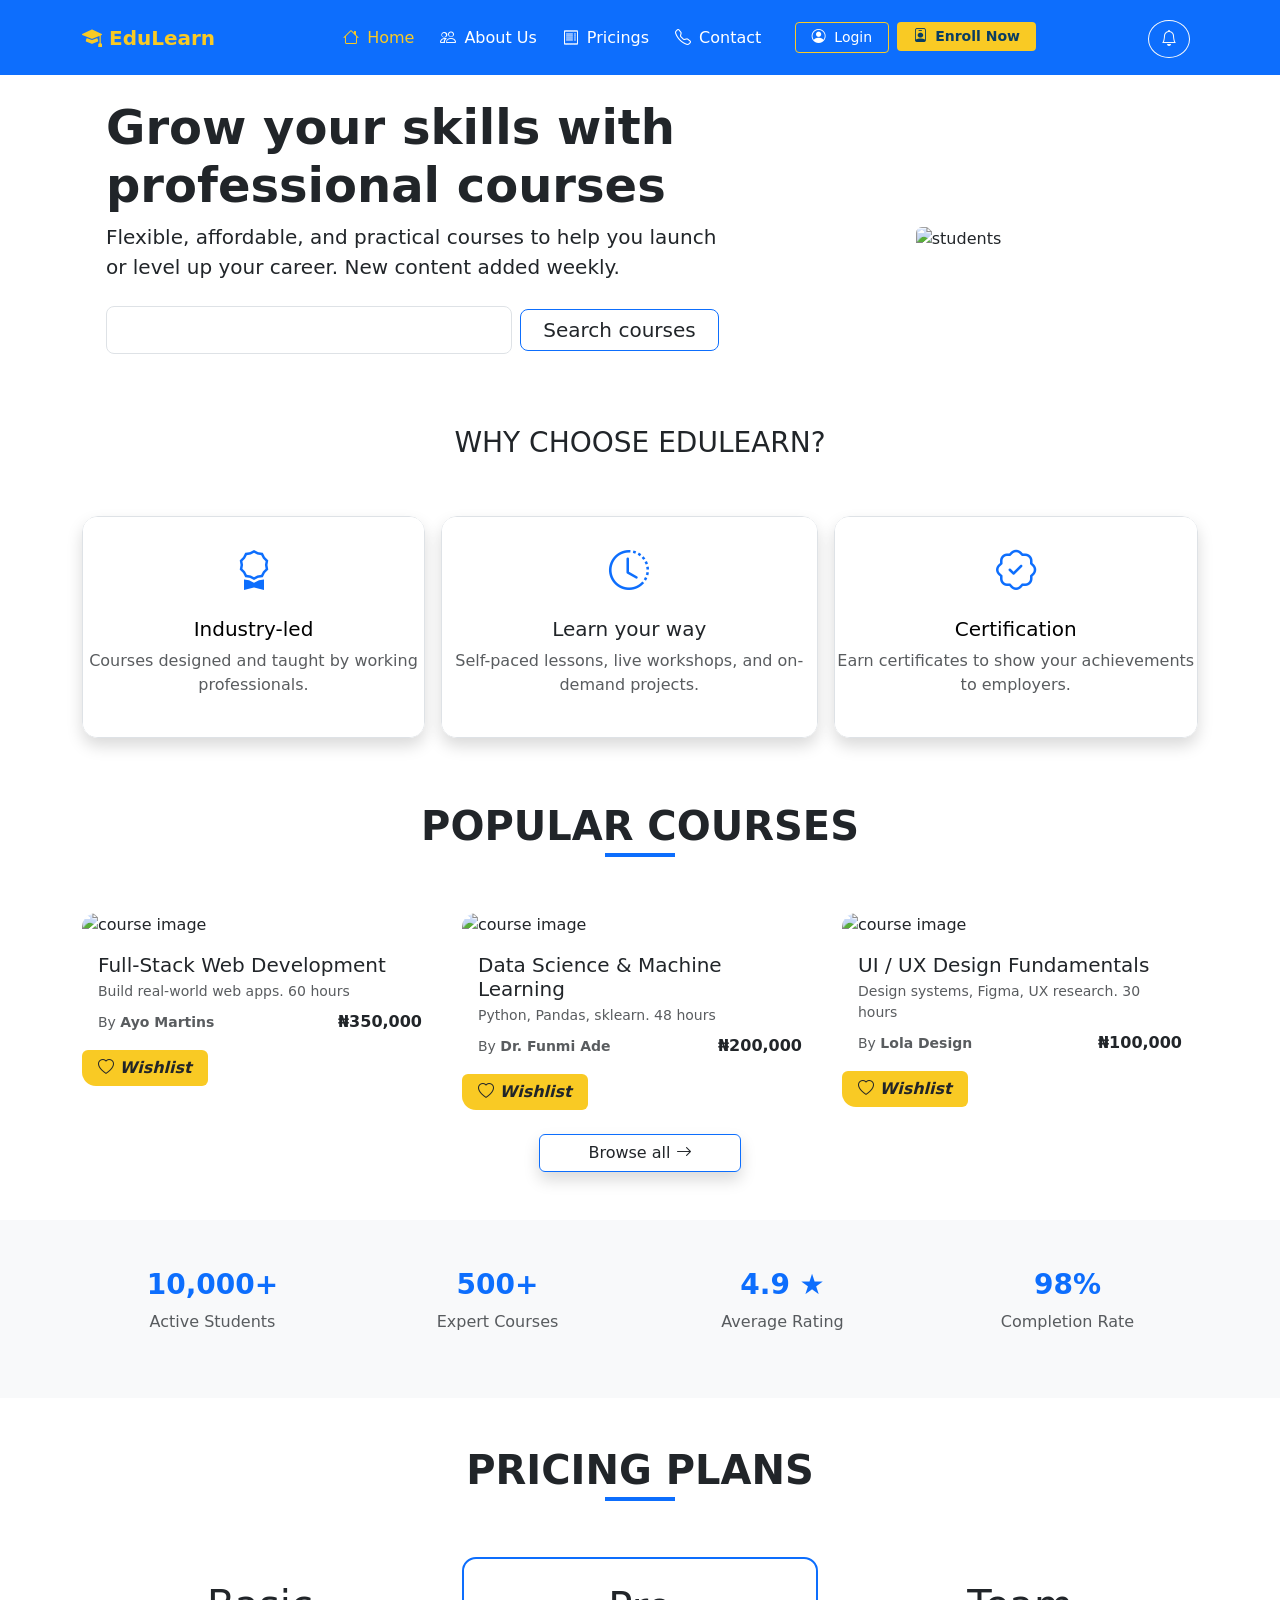
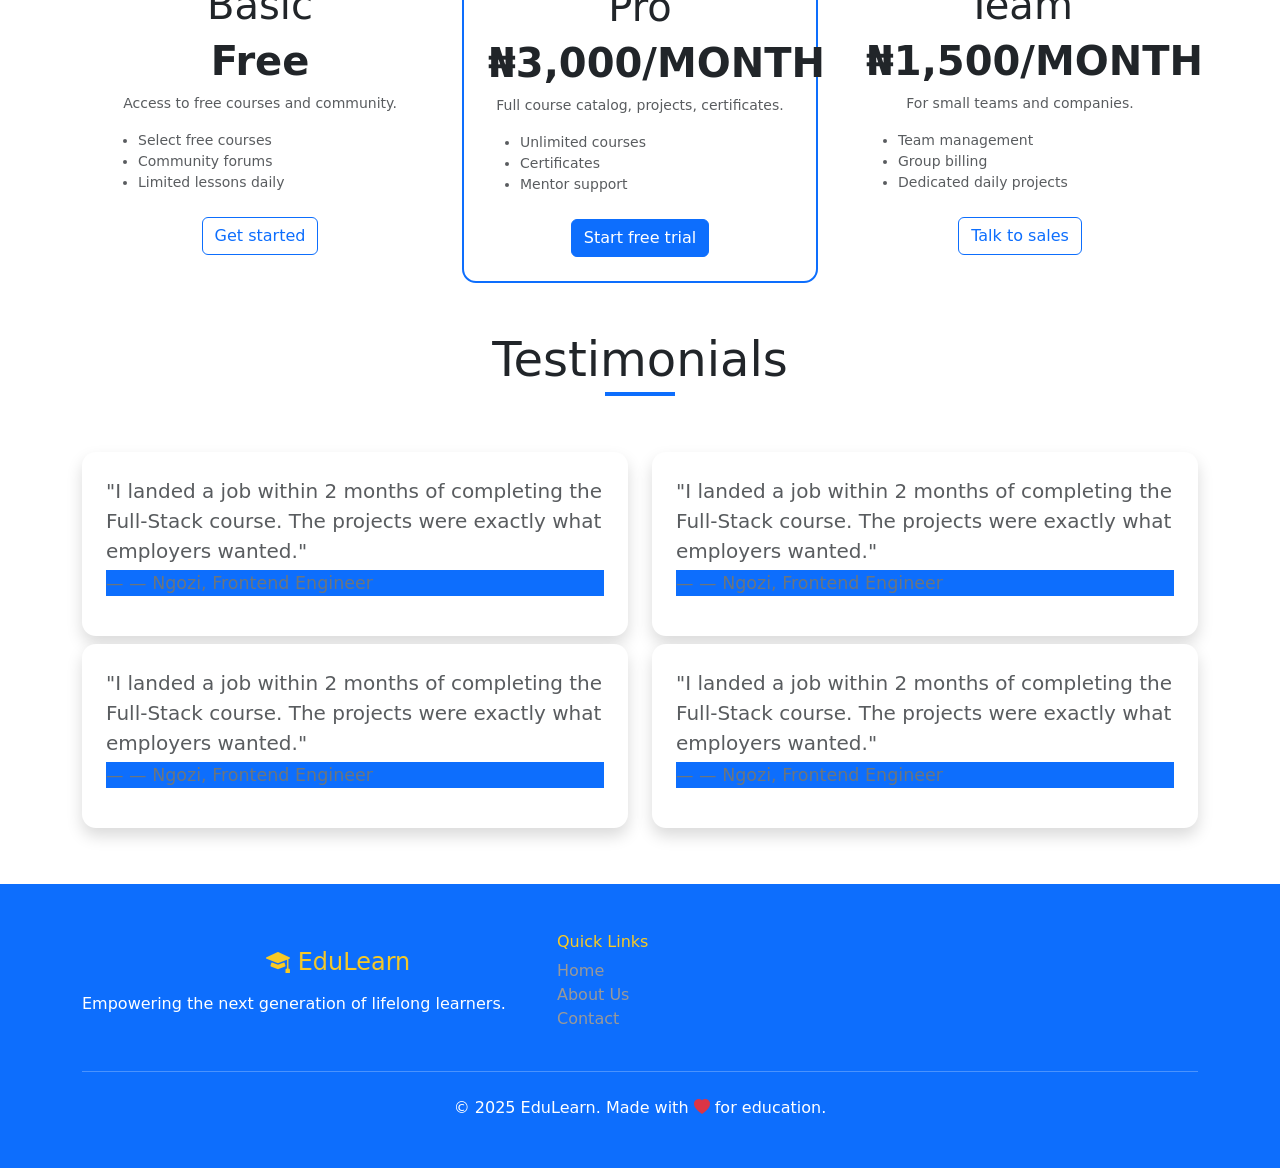
==== commit 2060ee36: "icons added" ====
--- a/index.htm
+++ b/index.htm
@@ -4,7 +4,7 @@
     <meta charset="UTF-8">
     <meta name="viewport" content="width=device-width, initial-scale=1.0">
     <title>EduLearn</title>
-    <link rel="icon" href="favicon.png" type="image/png">
+    <link rel="homeicon" href="favicon.png" type="image/png">
     <!-- stylesheet css -->
     <link rel="stylesheet" href="css/style.css">
    <!-- Bootstrap css -->
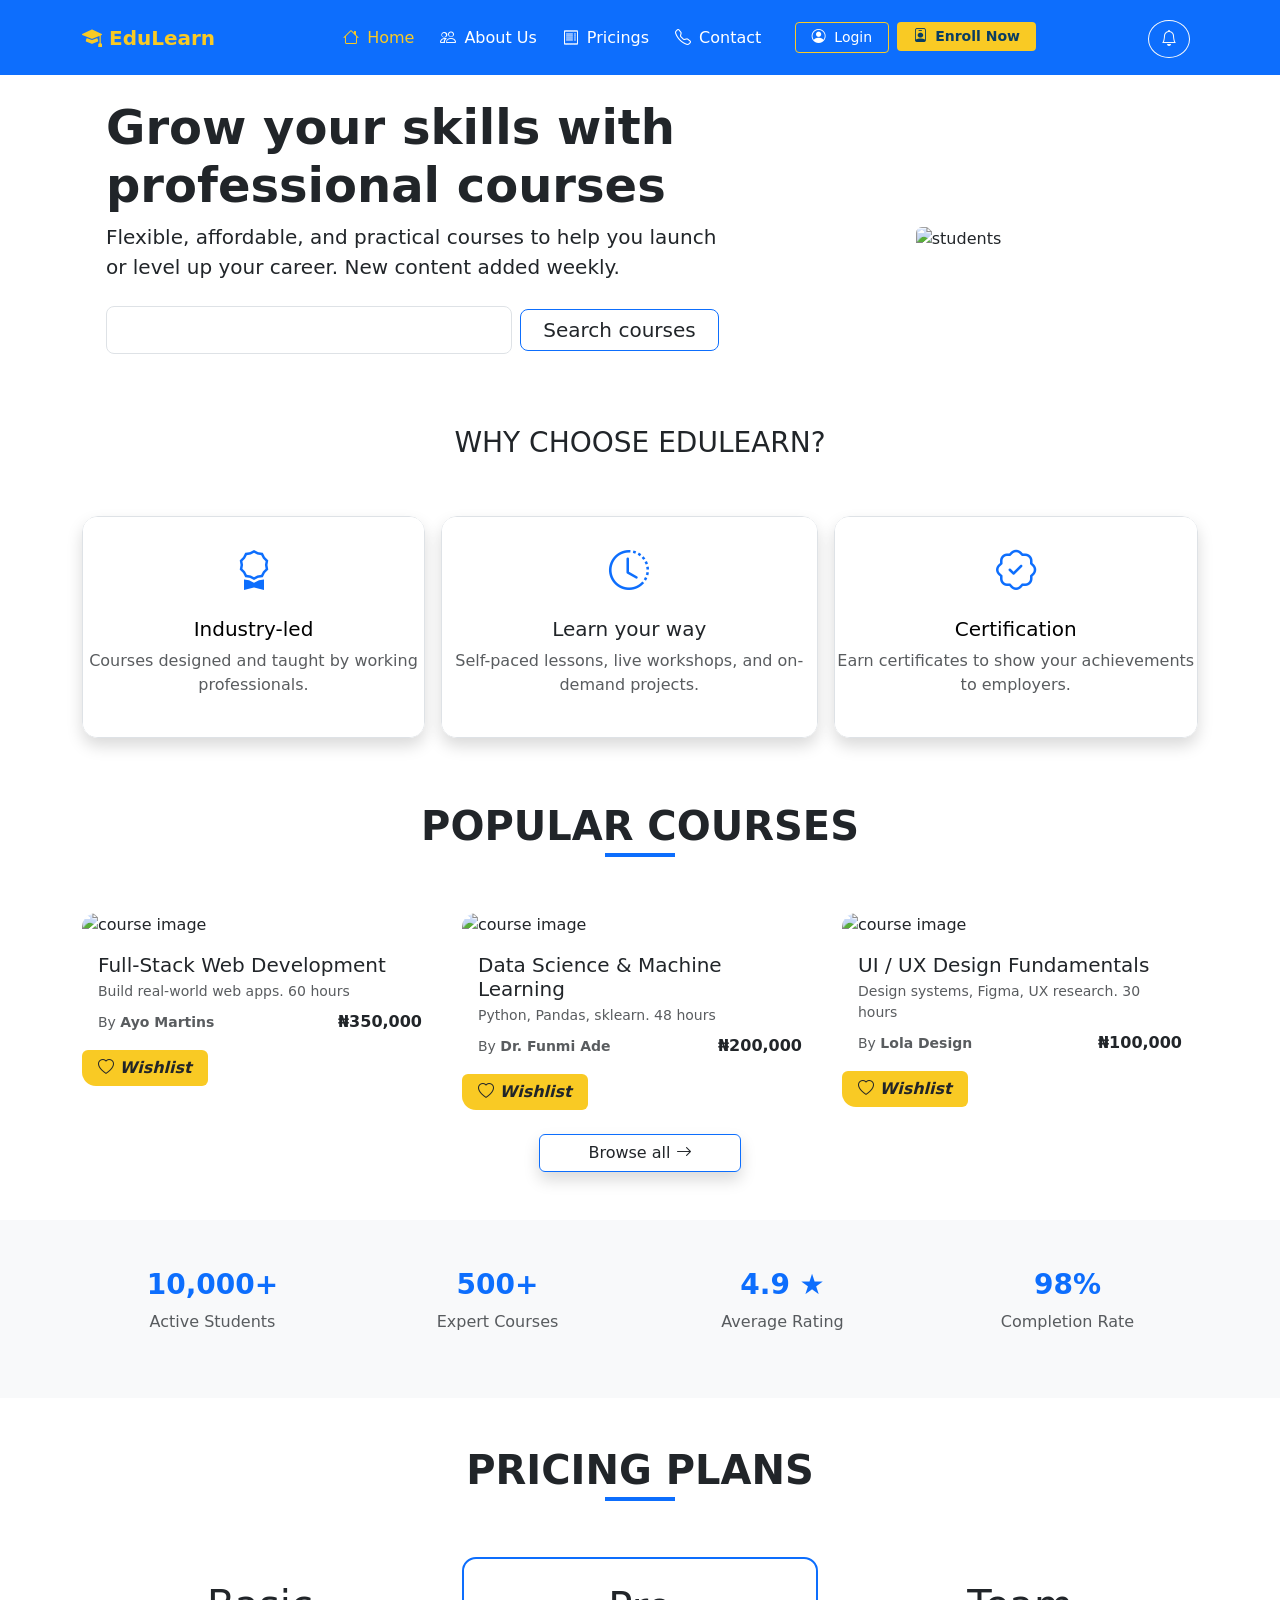
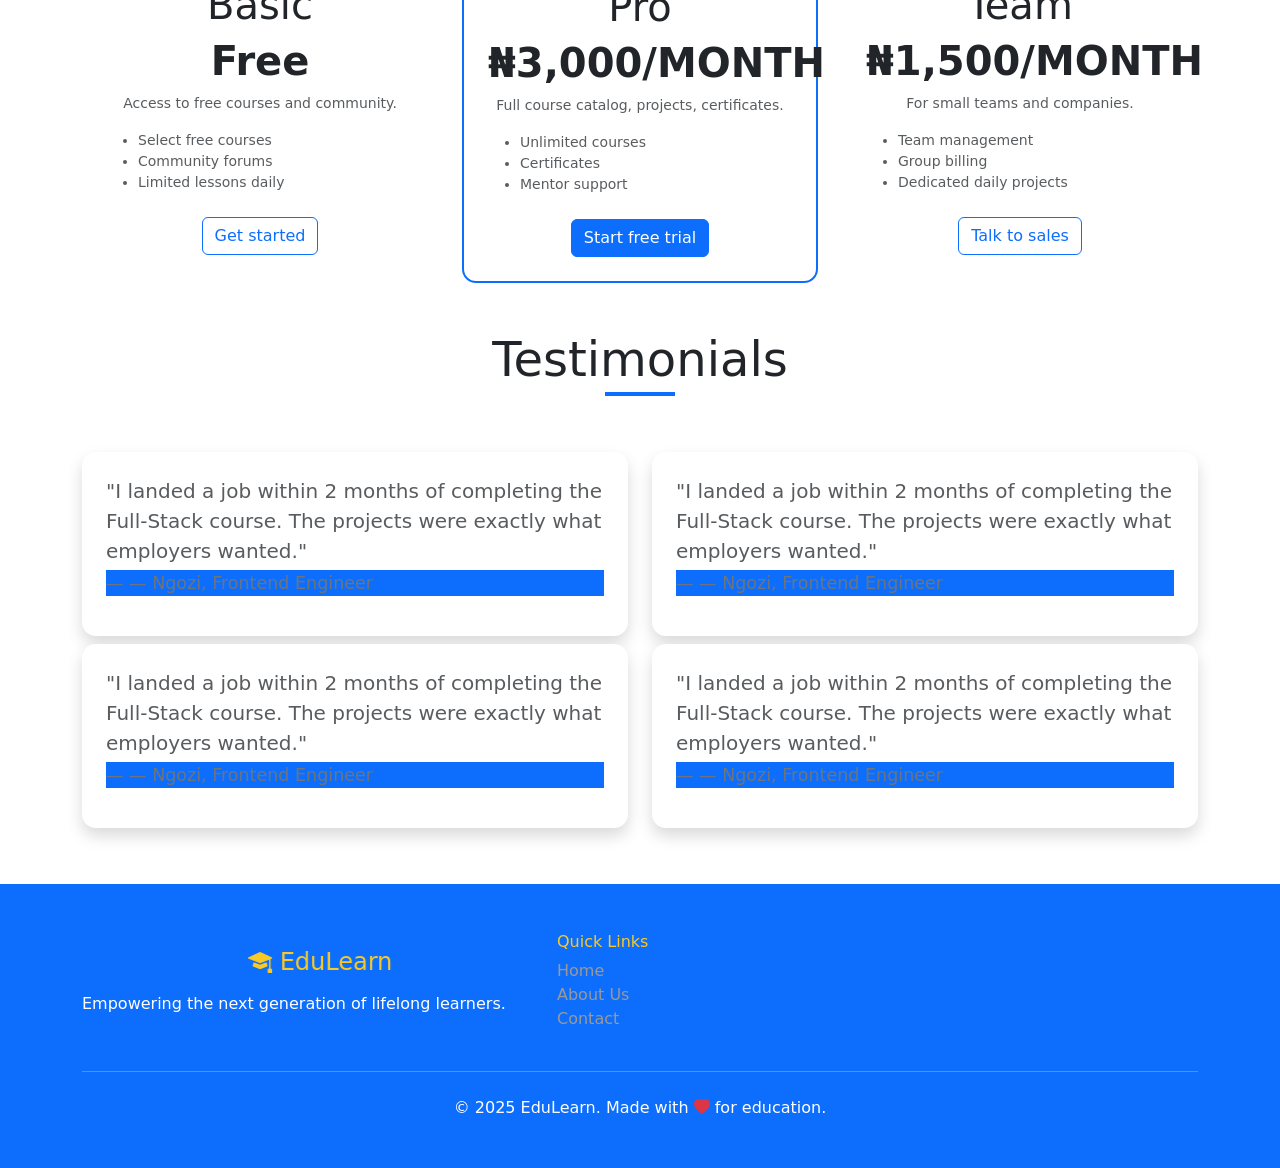
==== commit 835d39dd: "icons fixed" ====
--- a/index.htm
+++ b/index.htm
@@ -4,7 +4,7 @@
     <meta charset="UTF-8">
     <meta name="viewport" content="width=device-width, initial-scale=1.0">
     <title>EduLearn</title>
-    <link rel="homeicon" href="favicon.png" type="image/png">
+    <link rel="icon" href="favicon.png" type="image/png">
     <!-- stylesheet css -->
     <link rel="stylesheet" href="css/style.css">
    <!-- Bootstrap css -->
